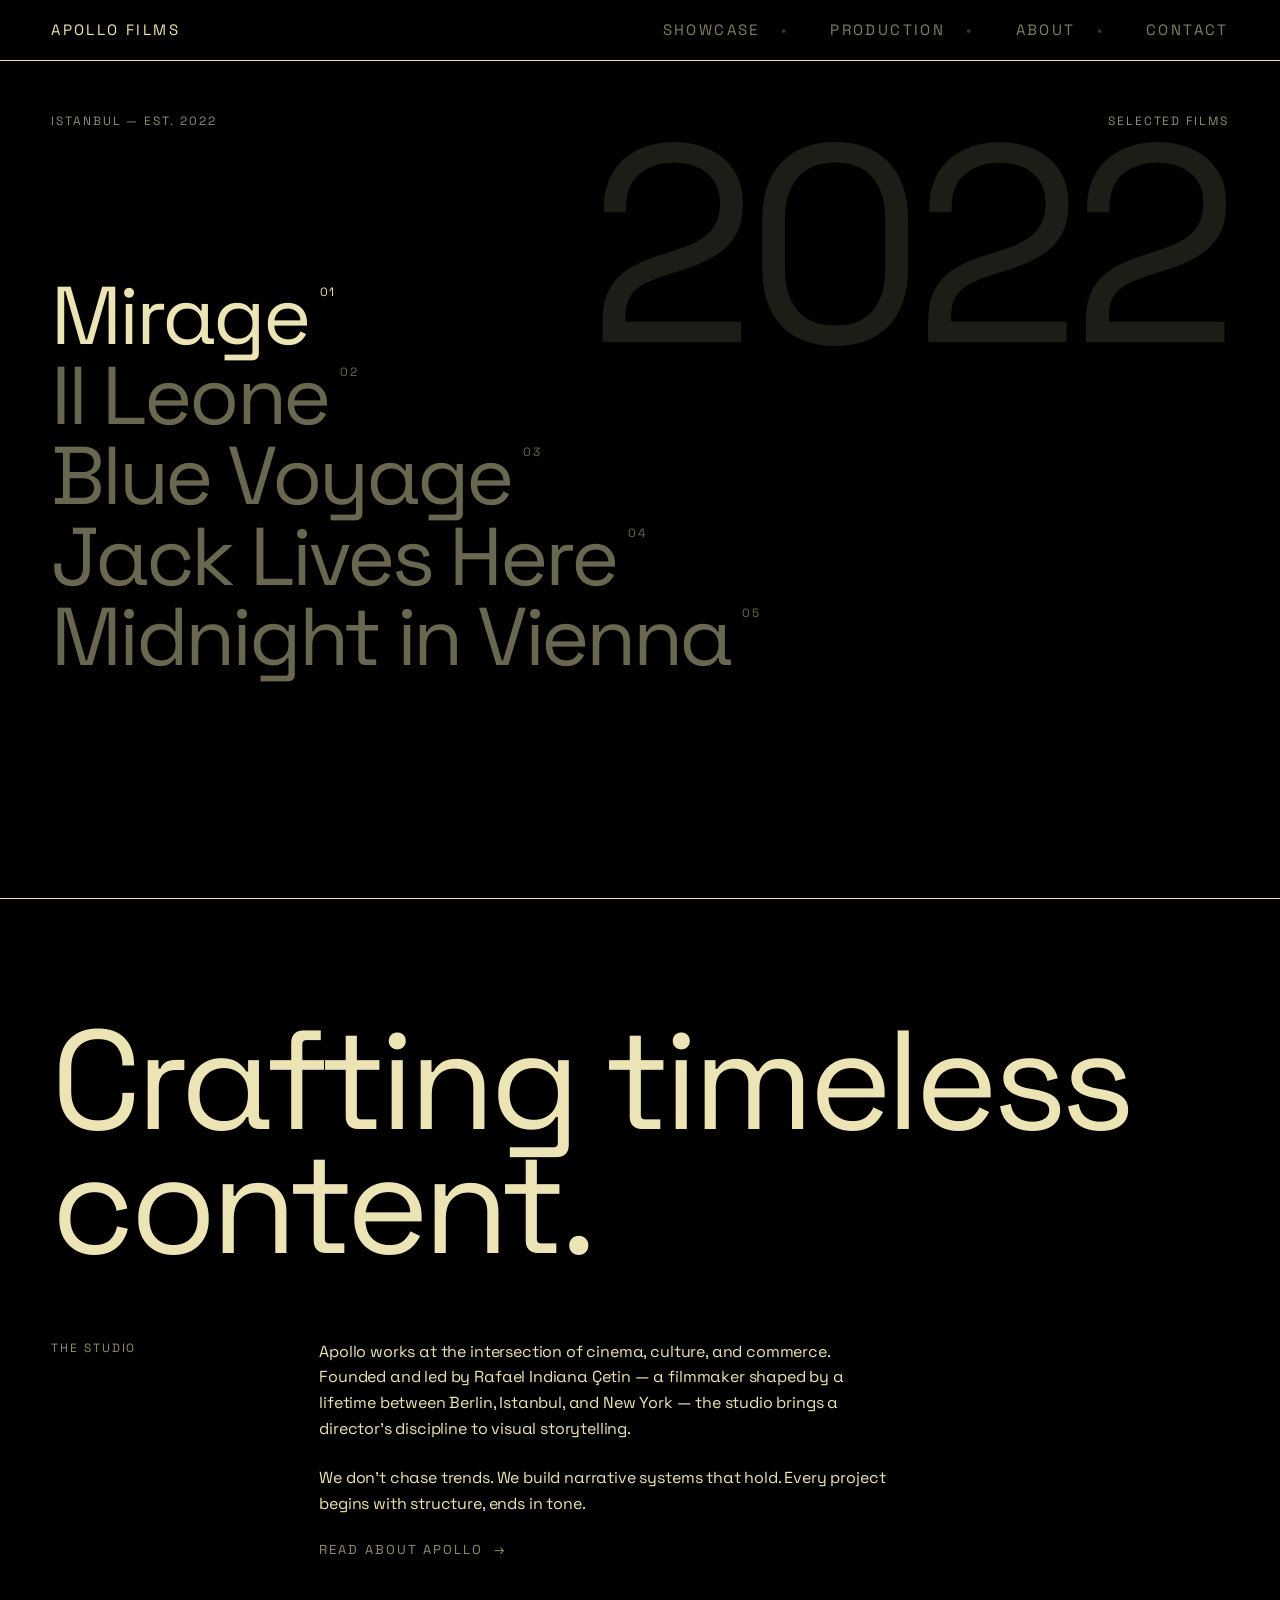
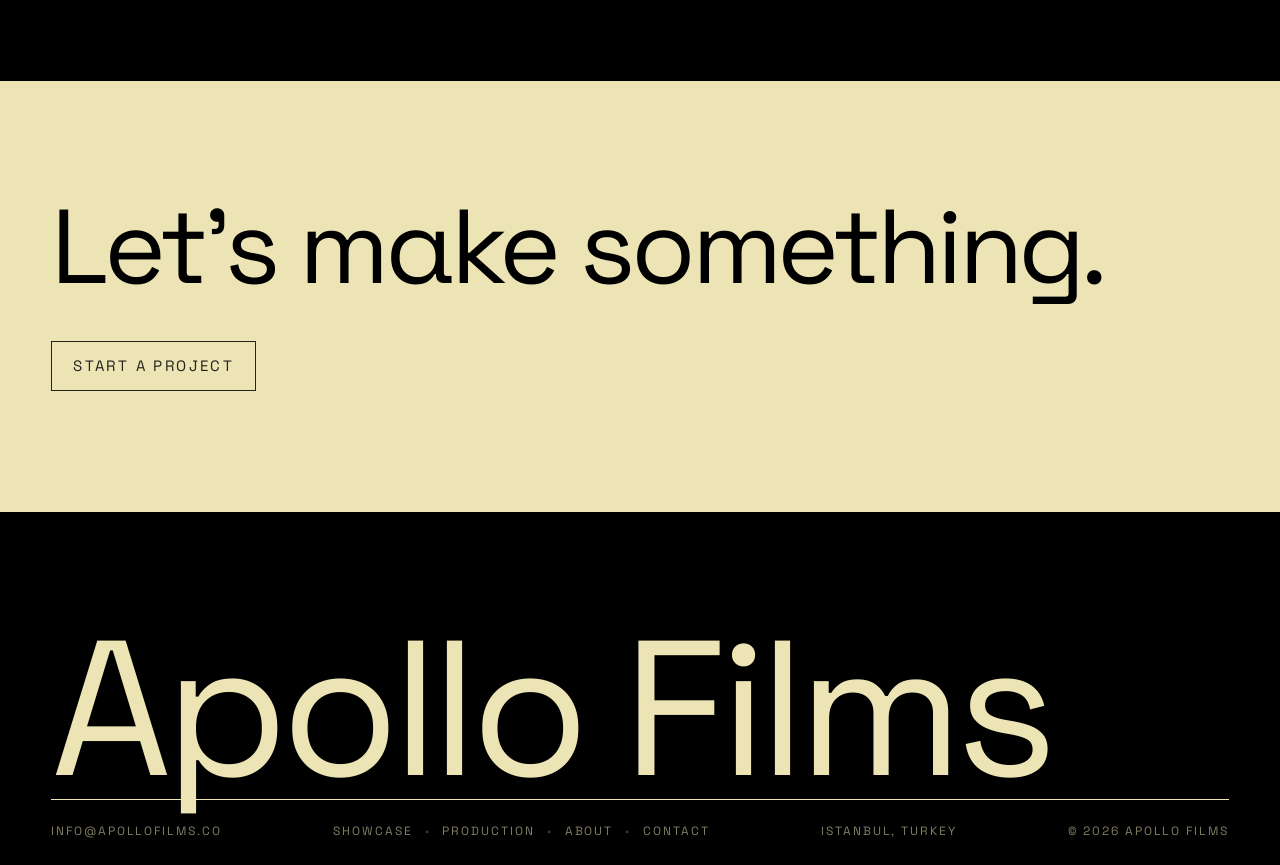
==== index.html @ febd8da4 "feat: implement mobile scroll design principles" ====
<!doctype html>
<html lang="en">
<head>
<meta charset="utf-8">
<meta name="viewport" content="width=device-width,initial-scale=1">
<title>Apollo Films</title>
<meta name="description" content="Apollo Films — a production company and creative studio in Istanbul. Crafting timeless content.">
<link rel="preconnect" href="https://images.squarespace-cdn.com" crossorigin>
<link rel="preconnect" href="https://fonts.googleapis.com">
<link rel="preconnect" href="https://fonts.gstatic.com" crossorigin>
<link rel="stylesheet" href="https://fonts.googleapis.com/css2?family=Space+Grotesk:wght@400&display=swap">
<link rel="stylesheet" href="assets/css/apollo.css">
<!-- Set before first paint: the entrances in apollo.css only hide their
     elements under `.js`, so a page without script stays fully readable. -->
<script>document.documentElement.className += ' js';</script>
</head>
<body>

<a class="sr-only" href="#main">Skip to content</a>

<header class="masthead">
  <a class="masthead__brand" href="index.html">Apollo Films</a>
  <button class="masthead__toggle" type="button" aria-expanded="false" aria-controls="nav">Menu</button>
  <nav class="masthead__nav" id="nav">
    <a href="showcase.html">Showcase</a>
    <a href="production.html">Production</a>
    <a href="about.html">About</a>
    <a href="contact.html">Contact</a>
  </nav>
</header>

<main id="main">

  <section class="hero">
    <div class="hero__stage" id="hero-stage" aria-hidden="true"></div>
    <span class="floater" aria-hidden="true">2022</span>

    <!-- `display: contents` on every width the desktop hero uses, so these
         three sit in the hero's flex column exactly as they always have. On a
         phone the deck becomes a real box: one screen pinned over the reel,
         holding the index in its bottom corner (see .hero--track). -->
    <div class="hero__deck">
      <div class="hero__row hero__row--top" data-reveal>
        <span class="label dim">Istanbul — Est. 2022</span>
        <span class="label dim">Selected films</span>
      </div>

      <ul class="index" id="index" data-reveal="90"></ul>

      <div class="hero__row hero__row--meta" data-reveal="180">
        <span class="label" id="hero-cat"></span>
        <span class="fine dim" id="hero-client"></span>
        <a class="link" href="showcase.html">Full archive <span aria-hidden="true">→</span></a>
      </div>
    </div>
  </section>

  <section class="band band--dark">
    <div class="stack stack--xl">
      <h1 class="display" data-split data-reveal>Crafting timeless content.</h1>
      <div class="columns columns--sticky" data-reveal>
        <p class="label dim">The studio</p>
        <div class="prose">
          <p>Apollo works at the intersection of cinema, culture, and commerce. Founded and led by Rafael
            Indiana Çetin — a filmmaker shaped by a lifetime between Berlin, Istanbul, and New York — the
            studio brings a director's discipline to visual storytelling.</p>
          <p>We don't chase trends. We build narrative systems that hold. Every project begins with
            structure, ends in tone.</p>
          <a class="link" href="about.html">Read about Apollo <span aria-hidden="true">→</span></a>
        </div>
      </div>
    </div>
  </section>

  <section class="band band--cream">
    <div class="stack stack--lg">
      <h2 class="display display--line" data-split data-reveal>Let's make something.</h2>
      <a class="btn" href="contact.html">Start a project</a>
    </div>
  </section>

</main>

<footer class="sitefooter">
  <a class="sitefooter__mark" href="index.html">Apollo Films</a>
  <div class="sitefooter__bar">
    <a class="label" href="mailto:info@apollofilms.co">info@apollofilms.co</a>
    <nav class="sitefooter__nav" aria-label="Footer">
      <a href="showcase.html">Showcase</a>
      <a href="production.html">Production</a>
      <a href="about.html">About</a>
      <a href="contact.html">Contact</a>
    </nav>
    <span class="label">Istanbul, Turkey</span>
    <span class="label">© <span data-year>2026</span> Apollo Films</span>
  </div>
</footer>

<script src="assets/js/films.js"></script>
<script src="assets/js/app.js"></script>
</body>
</html>
---- assets/css/apollo.css ----
/* ============================================================
   Apollo Films — projection room.

   A24's band rhythm and metadata discipline, run in 601 Inc.'s
   celluloid palette: one warm cream, two blacks, one typeface
   at one weight. Hierarchy comes from scale and tracking only —
   no bold appears anywhere on the site.

   Two grounds alternate down every page: projection black and
   celluloid cream. A24's rule, kept literally — the rhythm is the
   cut between them, so a third band colour would only soften it.
   601's Darkroom Shadow is deliberately absent: in that system it
   is the haze around a still, never a section you can land on.
   All chroma comes from the footage.
   ============================================================ */

:root {
  /* 601 Inc. palette — the two grounds and the ink */
  --cream: #ece4b4;   /* Celluloid Cream — ink, hairlines, borders */
  --black: #000000;   /* Projection Black — the floor beneath everything */

  --hair: 1px solid var(--cream);

  --font: "Space Grotesk", "Helvetica Neue", Helvetica, Arial, sans-serif;

  --gutter: clamp(20px, 4vw, 56px);
  --band: clamp(72px, 10vw, 120px);   /* 601 section gap */
  --gap: 12px;                        /* 601 element gap */
  --header-h: 62px;

  --tight: -0.04em;
}

* { box-sizing: border-box; border-radius: 0; box-shadow: none; }

html {
  -webkit-text-size-adjust: 100%;
  scroll-behavior: smooth;
  background: var(--black);
}

body {
  margin: 0;
  background: var(--black);
  color: var(--cream);
  font-family: var(--font);
  font-size: 16px;
  line-height: 1.6;
  letter-spacing: -0.01em;
  font-weight: 400;
  font-feature-settings: "ss01" on, "cv11" on;
  -webkit-font-smoothing: antialiased;
  -moz-osx-font-smoothing: grayscale;
}

/* One weight, everywhere. Scale carries the hierarchy. */
h1, h2, h3, h4, strong, b { font-weight: 400; }

img, video { max-width: 100%; display: block; }

a { color: inherit; text-decoration: none; }

::selection { background: var(--cream); color: var(--black); }

:focus-visible { outline: 1px solid currentColor; outline-offset: 4px; }

.sr-only {
  position: absolute; width: 1px; height: 1px;
  padding: 0; margin: -1px; overflow: hidden;
  clip: rect(0 0 0 0); white-space: nowrap; border: 0;
}
.sr-only:focus {
  position: fixed; top: 8px; left: 8px;
  width: auto; height: auto; clip: auto;
  padding: 8px 14px; z-index: 100;
  background: var(--cream); color: var(--black);
}

/* --- type scale ---------------------------------------------- */

.display {
  font-size: clamp(44px, 11vw, 150px);
  line-height: 0.88;
  letter-spacing: var(--tight);
  margin: 0;
  text-wrap: balance;
}

/* A display line that must hold on one line, so it sizes off the viewport
   rather than a fixed clamp. Below 560px it gives up and wraps — one line
   at 24px would read as fine print, which is worse than two. */
.display--line {
  white-space: nowrap;
  font-size: min(8.2vw, 132px);
}

@media (max-width: 560px) {
  .display--line { white-space: normal; font-size: clamp(32px, 11vw, 60px); }
}

/* The branded moment — 601's carved numerals and wordmarks. */
.wordmark {
  font-size: clamp(72px, 21vw, 280px);
  line-height: 0.82;
  letter-spacing: var(--tight);
  margin: 0;
  display: block;
}

.h2 {
  font-size: clamp(30px, 4.4vw, 56px);
  line-height: 0.95;
  letter-spacing: var(--tight);
  margin: 0;
  text-wrap: balance;
}

.h3 {
  font-size: clamp(22px, 2.4vw, 32px);
  line-height: 1;
  letter-spacing: -0.03em;
  margin: 0;
}

/* Metadata stays small and tracked — A24's discipline kept on
   purpose, against 601's "nothing under 42px" rule, because a
   24-film catalogue needs labels that don't shout. */
.label {
  font-size: 12px;
  line-height: 1.5;
  letter-spacing: 0.16em;
  text-transform: uppercase;
  margin: 0;
}

.lede {
  font-size: clamp(18px, 2vw, 26px);
  line-height: 1.4;
  letter-spacing: -0.02em;
  max-width: 34ch;
}

p { margin: 0; max-width: 58ch; }

.dim, .muted { opacity: 0.62; }

/* Secondary text — contact lines, credits, footer links. Below the 42px
   floor 601 sets, kept small so a real catalogue stays navigable. */
.fine { font-size: 15px; letter-spacing: -0.01em; }

/* --- bands ---------------------------------------------------- */

.band { padding: var(--band) var(--gutter); }
.band--dark { background: var(--black); color: var(--cream); }
.band--cream { background: var(--cream); color: var(--black); }
.band--tight { padding-top: calc(var(--band) * 0.42); }
.band--flush { padding-left: 0; padding-right: 0; }

.stack { display: flex; flex-direction: column; gap: 24px; }
.stack--lg { gap: 48px; }
.stack--xl { gap: 72px; }
.stack--sm { gap: var(--gap); }

.rule { height: 0; background: none; border: 0; border-top: var(--hair); margin: 0; }
.band--cream .rule { border-top-color: var(--black); }

/* --- masthead -------------------------------------------------- */

.masthead {
  position: sticky;
  top: 0;
  z-index: 40;
  display: flex;
  align-items: center;
  justify-content: space-between;
  gap: 24px;
  padding: 18px var(--gutter);
  background: var(--black);
  color: var(--cream);
  border-bottom: var(--hair);
}

.masthead__brand {
  font-size: 15px;
  letter-spacing: 0.16em;
  text-transform: uppercase;
}

.masthead__nav { display: flex; align-items: center; }

/* 601 separates nav items with the bullet glyph, not with rules. */
.masthead__nav a {
  padding: 0 21px;
  font-size: 15px;
  letter-spacing: 0.16em;
  text-transform: uppercase;
  opacity: 0.55;
  transition: opacity 0.18s ease;
}
.masthead__nav a:hover,
.masthead__nav a[aria-current="page"] { opacity: 1; }
.masthead__nav a + a { border-left: 0; }
.masthead__nav a:not(:last-child)::after {
  content: "•";
  margin-left: 21px;
  opacity: 0.45;
}
.masthead__nav a:last-child { padding-right: 0; }

.masthead__toggle {
  all: unset;
  display: none;
  cursor: pointer;
  font-size: 15px;
  letter-spacing: 0.16em;
  text-transform: uppercase;
  opacity: 0.55;
}
.masthead__toggle:hover { opacity: 1; }

/* --- homepage hero: the reel plays behind the index ------------ */

.hero {
  position: relative;
  min-height: calc(100svh - var(--header-h));
  display: flex;
  flex-direction: column;
  justify-content: space-between;
  gap: 48px;
  padding: var(--gutter);
  overflow: hidden;
  background: var(--black);
  border-bottom: var(--hair);
}

.hero__stage { position: absolute; inset: 0; background: var(--black); }

.hero__media {
  position: absolute;
  inset: 0;
  width: 100%;
  height: 100%;
  object-fit: cover;
  opacity: 0;
  transition: opacity 0.6s ease;
}
/* The reel sits under cream type, so it runs at partial strength — the
   black beneath it is the only "scrim" the system allows. */
.hero__media.is-active { opacity: 0.38; }

.hero__row {
  position: relative;
  display: flex;
  justify-content: space-between;
  align-items: baseline;
  gap: 16px;
  flex-wrap: wrap;
}

.index { position: relative; list-style: none; margin: 0; padding: 0; }
.index li { margin: 0; }

.index a {
  display: flex;
  align-items: flex-start;
  gap: 12px;
  font-size: clamp(34px, 6.4vw, 88px);
  line-height: 0.98;
  letter-spacing: var(--tight);
  opacity: 0.45;
  transition: opacity 0.18s ease;
}

.index a sup {
  font-size: 12px;
  letter-spacing: 0.16em;
  transform: translateY(0.9em);
  white-space: nowrap;
}

.index li.is-active a,
.index a:hover { opacity: 1; }

/* The deck is a phone-only box. Everywhere else it is not a box at all, so
   the hero's flex column holds the same three children it always did. */
.hero__deck { display: contents; }

/* --- homepage on a phone: the index as a projection ---------------
   A mouse names a film by being over it. A finger has nothing to be over,
   so on a phone the hero stops being a list you read down and becomes one
   screen you scroll *through*: the reel is pinned, and the scroll chooses
   which film is running.

   The five names come off the wall and sit in the bottom corner at caption
   size, all five at once, never moving. The frame answers "what am I
   watching"; the corner answers "where am I among the five". That is the
   whole of it — the index is a position, not a menu.

   None of this exists until app.js adds .hero--track, and the class is only
   ever added under this width. A phone without script keeps the ordinary
   stacked hero, and the desktop hero above is never touched. */

@media (max-width: 780px) {
  .hero--track {
    display: block;
    gap: 0;
    padding: 0;
    min-height: 0;
    /* One screen to look at, plus a screen's travel per film after the
       first — `--steps` is the film count, set by app.js. */
    height: calc(100svh - var(--header-h) + (var(--steps, 1) - 1) * 84svh);
    /* The hero clipped its own overflow to hold the absolute stage. An
       ancestor that clips is also the scroll container a sticky child
       measures against, and against a box with no scroll of its own
       nothing sticks. Nothing overflows here: the stage is in flow. */
    overflow: visible;
  }

  .hero--track .hero__stage {
    position: sticky;
    inset: auto;
    top: var(--header-h);
    height: calc(100svh - var(--header-h));
  }

  /* Brighter than the desktop reel, which runs at 0.38 because 88px titles
     are laid across it. Here the only type over the frame is a 14px index
     in one corner, so the film can come up to something like full strength. */
  .hero--track .hero__media.is-active { opacity: 0.66; }

  .hero--track .hero__deck {
    position: sticky;
    top: var(--header-h);
    /* Pulled back over the stage it follows, so the two pin as one screen
       and the hero's height is pure scroll track. */
    margin-top: calc(-100svh + var(--header-h));
    height: calc(100svh - var(--header-h));
    display: flex;
    flex-direction: column;
    padding: var(--gutter);
    /* Clear of the home indicator and whatever bar the browser is flying. */
    padding-bottom: calc(var(--gutter) + env(safe-area-inset-bottom, 0px));
    /* The deck covers the screen, and the screen is the scroll control. */
    pointer-events: none;
  }
  .hero--track .hero__deck a { pointer-events: auto; }

  /* Black over black — the only scrim this palette allows — so the corner
     holds whatever the frame does. Unpositioned, so the rows and the index
     (both `position: relative`) paint over it without a z-index. */
  .hero--track .hero__deck::before {
    content: "";
    position: absolute;
    inset: 38% 0 0;
    background: linear-gradient(
      to top,
      #000 0%,
      #000 12%,
      rgba(0, 0, 0, 0.86) 34%,
      rgba(0, 0, 0, 0.44) 64%,
      transparent 100%
    );
  }

  /* Source order is top row, index, meta. On the phone the index goes to
     the floor and the meta sits just above it. */
  .hero--track .hero__row--top { order: 1; }
  .hero--track .hero__row--meta { order: 2; margin-top: auto; }
  .hero--track .index { order: 3; margin-top: 16px; }

  /* Category over client, with the archive held to the right of the pair. */
  .hero--track .hero__row--meta {
    display: grid;
    grid-template-columns: minmax(0, 1fr) auto;
    align-items: baseline;
    gap: 2px 16px;
  }
  .hero--track .hero__row--meta > :nth-child(1) { grid-area: 1 / 1; }
  .hero--track .hero__row--meta > :nth-child(2) { grid-area: 2 / 1; }
  .hero--track .hero__row--meta > :nth-child(3) { grid-area: 1 / 2; justify-self: end; }

  /* The metadata belongs to the film, so it is replaced rather than
     swapped: app.js fades the pair out, writes, fades it back. */
  .hero--track .hero__row--meta > :nth-child(-n+2) { transition: opacity 0.26s ease; }
  .hero--track .hero__row--meta.is-swapping > :nth-child(-n+2) { opacity: 0; }

  /* Caption scale. The frame is the work; this is the margin note that
     says where in the work you are. */
  .hero--track .index a {
    position: relative;
    display: block;
    /* Held to the name. A full-width row would put a link under every
       thumb-width of frame beside it, and on this page a thumb on the
       frame means scroll, not open. */
    width: fit-content;
    padding: 6px 0 6px 26px;
    font-size: 14px;
    line-height: 1.5;
    letter-spacing: 0.14em;
    text-transform: uppercase;
    opacity: 0.34;
    transition: opacity 0.45s ease;
  }
  .hero--track .index li.is-active a { opacity: 1; }

  /* The active mark is a hairline that draws itself in — the same rule the
     rest of the site is ruled with, at 14px. It sits in a gutter reserved
     on every row, so the names hold one left edge as the mark travels: a
     list that shifted sideways would stop being a fixed reference. */
  .hero--track .index a::before {
    content: "";
    position: absolute;
    left: 0;
    top: 1.15em;
    width: 16px;
    height: 1px;
    background: currentColor;
    transform: scaleX(0);
    transform-origin: left;
    transition: transform 0.5s cubic-bezier(0.16, 1, 0.3, 1);
  }
  .hero--track .index li.is-active a::before { transform: scaleX(1); }

  /* On the wall the numeral hangs off the foot of an 88px title. At caption
     size it goes back to being a superscript after the name. */
  .hero--track .index a sup {
    font-size: 10px;
    transform: none;
    margin-left: 9px;
    opacity: 0.6;
  }
}

/* A short phone in the hand — or any phone turned sideways — has to fit the
   same five rows between the frame and the home indicator. */
@media (max-width: 780px) and (max-height: 660px) {
  .hero--track .index a { padding: 4px 0 4px 22px; font-size: 13px; }
  .hero--track .index a::before { width: 13px; }
  .hero--track .hero__row--top { display: none; }
}

/* --- catalogue: the reel as a screening schedule ---------------- */

.catalogue {
  position: relative;
  background: var(--black);
  /* The list below is pulled up by a negative margin equal to the stage's
     height, which cancels the stage out of this box: height = stage + list
     - stage = list. With all 24 rows the list is the taller of the two and
     nothing shows. Filter down to two Trailers and the list is shorter than
     the stage, so the section collapses under it and the sticky reel spills
     over the cream band below. Reserving the stage's height stops that. */
  min-height: calc(100svh - var(--header-h));
}

.catalogue__stage {
  position: sticky;
  top: var(--header-h);
  height: calc(100svh - var(--header-h));
  overflow: hidden;
  background: var(--black);
}

.catalogue__media {
  position: absolute;
  inset: 0;
  width: 100%;
  height: 100%;
  object-fit: cover;
  opacity: 0;
  transition: opacity 0.55s ease;
}
.catalogue__media.is-active { opacity: 0.45; }

/* --- catalogue without a pointer: the committed film --------------
   With no hover the reel changes on its own, when the scroll comes to
   rest, so the schedule has to say which row it belongs to — otherwise
   the picture behind the type simply changes for no reason the reader
   can see. Three signals, all of them already in the page's language:
   the rows go quieter than the hover state ever takes them, the row
   that holds the reel keeps its hairline while the others give theirs
   up, and it alone carries the cue. The film arrives on a slow scale
   out, so the cut reads as a dissolve rather than a swap. */

.catalogue--focus .catalogue__media {
  transform: scale(1.06);
  transition: opacity 0.7s ease, transform 1.4s ease;
}
.catalogue--focus .catalogue__media.is-active { transform: scale(1); }

.catalogue--focus .row {
  opacity: 0.26;
  transition: opacity 0.5s ease;
}
.catalogue--focus li.is-active > .row { opacity: 1; }

/* A tap leaves :hover and :focus behind on a phone — the row a reader pressed
   to open a film is still lit when they come back to the list, and it reads as
   a second active row next to the one that actually holds the reel. Here the
   committed row is the only bright row there is: pressing something is not
   choosing it, the scroll settling is. Written past the hover rule further
   down, which matches on specificity alone and would otherwise win on order. */
.catalogue--focus .catalogue__list > li:not(.is-active) > .row { opacity: 0.26; }

/* The hairline is drawn twice: the row's own, dimmed, and a full-strength
   copy over it that draws itself in when the row takes the reel. */
.catalogue--focus .catalogue__list > li {
  position: relative;
  border-top-color: rgba(236, 228, 180, 0.3);
}
.catalogue--focus .catalogue__list > li::after {
  content: "";
  position: absolute;
  left: 0;
  right: 0;
  top: -1px;
  border-top: var(--hair);
  transform: scaleX(0);
  transform-origin: left;
  transition: transform 0.6s cubic-bezier(0.22, 0.61, 0.36, 1);
}
.catalogue--focus .catalogue__list > li.is-active::after { transform: scaleX(1); }

/* The cue takes no room until the row has the reel: an empty line reserved
   under all twenty-four titles reads as a gap nobody asked for. The row opens
   for it instead — the space is the announcement, so it moves on the same
   commit as the hairline and the film. */
.row__cue {
  display: flex;
  align-items: center;
  gap: 8px;
  height: 0;
  margin-top: 0;
  overflow: hidden;
  font-size: 10px;
  line-height: 1;
  letter-spacing: 0.2em;
  text-transform: uppercase;
  opacity: 0;
  transition: height 0.45s cubic-bezier(0.22, 0.61, 0.36, 1),
              margin-top 0.45s cubic-bezier(0.22, 0.61, 0.36, 1),
              opacity 0.35s ease 0.14s;
}
li.is-active .row__cue { height: 11px; margin-top: 13px; opacity: 0.8; }

.row__dot {
  width: 6px;
  height: 6px;
  border-radius: 50%;
  background: var(--cream);
  animation: cue-pulse 2.6s ease-in-out infinite;
}

@keyframes cue-pulse {
  0%, 100% { opacity: 1; }
  50% { opacity: 0.35; }
}

/* The list rides over the stage. */
.catalogue__list {
  position: relative;
  margin-top: calc(-100svh + var(--header-h));
  list-style: none;
  padding: 0 var(--gutter) var(--band);
}

.catalogue__list > li { border-top: var(--hair); }
.catalogue__list > li[hidden] { display: none; }
/* Closing hairline goes on the last VISIBLE row, so a filtered list still
   ends on a rule. :last-child covers the unfiltered page; a hidden row
   draws nothing, so the two never both show. */
.catalogue__list > li:last-child,
.catalogue__list > li.is-last { border-bottom: var(--hair); }

/* Filters ride between the heading and the list — no band padding of their
   own, so the schedule starts where the eye expects it. */
.catalogue__filters { padding-top: 0; padding-bottom: 26px; }

.row {
  display: grid;
  grid-template-columns: minmax(84px, 12vw) minmax(0, 1fr) minmax(0, 22ch) 14ch;
  align-items: baseline;
  gap: 0 24px;
  padding: 18px 0 22px;
  opacity: 0.5;
  transition: opacity 0.2s ease;
}
.row:hover, .row:focus-visible, li.is-active > .row { opacity: 1; }

.row__n {
  font-size: clamp(38px, 7vw, 110px);
  line-height: 0.8;
  letter-spacing: var(--tight);
  font-variant-numeric: tabular-nums;
}

.row__t {
  font-size: clamp(24px, 3.4vw, 52px);
  line-height: 0.95;
  letter-spacing: var(--tight);
}

.row__c, .row__k {
  font-size: 12px;
  letter-spacing: 0.16em;
  text-transform: uppercase;
}
.row__k { text-align: right; }

/* Floating numeral — typographic wallpaper in the negative space. */
.floater {
  position: absolute;
  right: var(--gutter);
  top: 8vh;
  font-size: clamp(90px, 24vw, 280px);
  line-height: 0.8;
  letter-spacing: var(--tight);
  opacity: 0.12;
  pointer-events: none;
  user-select: none;
}

/* --- filters ---------------------------------------------------- */

.filters {
  display: flex;
  flex-wrap: wrap;
  align-items: baseline;
  padding-bottom: 18px;
  border-bottom: var(--hair);
}

.filters button {
  all: unset;
  cursor: pointer;
  padding: 0 21px 0 0;
  font-size: 13px;
  letter-spacing: 0.16em;
  text-transform: uppercase;
  opacity: 0.5;
  transition: opacity 0.18s ease;
}
.filters button::after { content: "•"; margin-left: 21px; opacity: 0.45; }
.filters button:last-of-type::after { content: none; }
.filters button:hover,
.filters button[aria-pressed="true"] { opacity: 1; }
.filters button:focus-visible { outline: 1px solid currentColor; outline-offset: 4px; }

.filters__count { margin-left: auto; opacity: 0.62; }

/* --- section head ------------------------------------------------ */

.sectionhead {
  display: flex;
  justify-content: space-between;
  align-items: baseline;
  gap: 24px;
  flex-wrap: wrap;
  padding-bottom: 18px;
  border-bottom: var(--hair);
}
.band--cream .sectionhead { border-bottom-color: var(--black); }

.section[hidden] { display: none; }

/* --- editorial two-column ----------------------------------------- */

.columns {
  display: grid;
  grid-template-columns: minmax(0, 220px) minmax(0, 1fr);
  gap: 24px 48px;
  align-items: start;
}

/* `.columns` sets display:grid, which outranks the [hidden] UA rule — a
   crew block with nothing behind it has to be told to stay down. */
.columns[hidden] { display: none; }

.prose { display: flex; flex-direction: column; gap: 24px; max-width: 58ch; }

/* --- ethos reel: the principles, each with its own frame -----------
   The numerals are gone — the sequence is carried by motion instead.
   One card serves all six words. With a fine pointer it rides the
   cursor (`.ethos--follow`); without one it sits in the flow above
   the list and the list steps through itself (`.ethos--flow`).
   No shadow, no radius, no fill — the frame is a hairline, as
   everywhere else. The depth is in the rotation, not in a glow. */

.ethos { position: relative; display: flex; flex-direction: column; gap: 28px; }

.ethos__list { list-style: none; margin: 0; padding: 0; }

.ethos__item {
  position: relative;
  padding: 24px 0 28px;
  border-top: 1px solid currentColor;
  opacity: 0.5;
  transition: opacity 0.3s ease;
}
.ethos__item:last-child { border-bottom: 1px solid currentColor; }
.ethos__item.is-active { opacity: 1; }
.ethos__item:focus-visible { outline: 1px solid currentColor; outline-offset: 6px; }

/* The word steps aside, not the row — the hairlines have to stay a grid. */
.ethos__word {
  display: block;
  font-size: clamp(28px, 4.6vw, 64px);
  line-height: 0.92;
  letter-spacing: var(--tight);
  transition: transform 0.55s cubic-bezier(0.2, 0.7, 0.2, 1);
}
.ethos__item.is-active .ethos__word { transform: translateX(14px); }

/* The dwell bar rides the row's own top hairline, so the flow reads as
   the list advancing rather than as a progress widget bolted on. */
.ethos__bar {
  position: absolute;
  left: 0;
  top: -1px;
  height: 1px;
  width: 100%;
  background: currentColor;
  transform: scaleX(0);
  transform-origin: left;
  display: none;
}
.ethos--flow .ethos__bar { display: block; }
.ethos--flow .ethos__item.is-active .ethos__bar {
  transform: scaleX(1);
  transition: transform var(--dwell, 2800ms) linear;
}

.ethos__card {
  width: 100%;
  aspect-ratio: 3 / 2;
  perspective: 900px;
  pointer-events: none;
}

.ethos--follow .ethos__card {
  position: fixed;
  top: 0;
  left: 0;
  z-index: 30;
  width: clamp(240px, 25vw, 400px);
  opacity: 0;
  transition: opacity 0.4s ease;
  will-change: transform;
}
.ethos--follow .ethos__card.is-on { opacity: 1; }

/* Flow mode puts the frame above the words — the photograph leads, the
   list follows it. At this size the sway is halved: the same gesture read
   across 600px of frame would swing the corners into the gutter.
   On a phone it holds under the masthead while the list scrolls past: the
   frame is the thing the words are changing, so it has to still be on
   screen by the time you reach the last of them. Held to a tall, narrow
   viewport — anywhere wider or shorter the frame is a third of a metre of
   pinned photograph and the list has nowhere left to scroll. */
.ethos--flow .ethos__card { order: -1; }

@media (max-width: 780px) and (max-aspect-ratio: 3 / 4) {
  .ethos--flow .ethos__card {
    position: sticky;
    top: calc(var(--header-h) + 12px);
    /* Under the masthead's own z-index, so the header still crosses over it. */
    z-index: 1;
  }
}
.ethos--flow .ethos__sway { animation-name: ethos-sway-wide; }

/* Pointer tilt and idle sway are separate elements so they compose
   instead of overwriting one another's transform. */
.ethos__tilt {
  width: 100%;
  height: 100%;
  transform: rotateX(var(--rx, 0deg)) rotateY(var(--ry, 0deg));
  transform-style: preserve-3d;
  transition: transform 0.25s ease-out;
}

.ethos__sway {
  position: relative;
  width: 100%;
  height: 100%;
  overflow: hidden;
  border: 1px solid currentColor;
  animation: ethos-sway 8s ease-in-out infinite;
}

.ethos__shot {
  position: absolute;
  inset: 0;
  width: 100%;
  height: 100%;
  object-fit: cover;
  opacity: 0;
  transition: opacity 0.55s ease;
  animation: ethos-drift 14s ease-in-out infinite alternate;
}
.ethos__shot.is-on { opacity: 1; }

/* A still frame, held like a card someone is turning over. */
@keyframes ethos-sway {
  0%, 100% { transform: rotateY(-7deg) rotateX(1.6deg); }
  50%      { transform: rotateY(7deg) rotateX(-1.6deg); }
}

@keyframes ethos-sway-wide {
  0%, 100% { transform: rotateY(-3.5deg) rotateX(0.8deg); }
  50%      { transform: rotateY(3.5deg) rotateX(-0.8deg); }
}

/* The still itself keeps breathing, so the card never reads as a JPEG
   pinned to a plane. Oversized so the drift never exposes an edge. */
@keyframes ethos-drift {
  from { transform: scale(1.08) translate3d(-1.2%, -0.8%, 0); }
  to   { transform: scale(1.15) translate3d(1.2%, 0.8%, 0); }
}

/* --- links & the one button pattern -------------------------------- */

.link {
  display: inline-flex;
  align-items: baseline;
  gap: 10px;
  font-size: 13px;
  letter-spacing: 0.16em;
  text-transform: uppercase;
  opacity: 0.62;
  transition: opacity 0.18s ease;
  width: fit-content;
}
.link:hover { opacity: 1; }
/* The arrow leans the way it points. */
.link span { display: inline-block; transition: transform 0.3s cubic-bezier(0.2, 0.7, 0.2, 1); }
.link:hover span { transform: translateX(5px); }

/* 601's only action pattern: a 1px outline, never a fill. */
.btn {
  all: unset;
  cursor: pointer;
  display: inline-block;
  /* Every stack on the site is a flex column, which would stretch an
     inline-block to full width. The outline is the button — it has to end
     where the words end. */
  width: fit-content;
  align-self: flex-start;
  padding: 12px 21px;
  border: 1px solid currentColor;
  font-size: 15px;
  letter-spacing: 0.16em;
  text-transform: uppercase;
  transition: opacity 0.18s ease;
  opacity: 0.85;
}
.btn:hover { opacity: 1; }
.btn:focus-visible { outline: 1px solid currentColor; outline-offset: 4px; }

/* --- form ----------------------------------------------------------- */

.form { display: flex; flex-direction: column; gap: 30px; max-width: 620px; }

.field { display: flex; flex-direction: column; gap: var(--gap); }

.field label {
  font-size: 12px;
  letter-spacing: 0.16em;
  text-transform: uppercase;
  opacity: 0.62;
}

.field input,
.field textarea {
  font-family: var(--font);
  font-size: clamp(20px, 2.2vw, 28px);
  line-height: 1.3;
  letter-spacing: var(--tight);
  font-weight: 400;
  color: var(--cream);
  background: transparent;
  border: 0;
  border-bottom: var(--hair);
  padding: 6px 0 10px;
  opacity: 0.85;
  transition: opacity 0.18s ease;
}
.field input:focus,
.field textarea:focus { outline: none; opacity: 1; }
.field textarea { resize: vertical; min-height: 140px; }

.field--row { flex-direction: row; align-items: center; gap: var(--gap); }
.field--row input { width: 15px; height: 15px; accent-color: var(--cream); }

.form__note { font-size: 13px; opacity: 0.62; max-width: 46ch; }

/* --- film detail ------------------------------------------------------ */

.player {
  width: 100%;
  aspect-ratio: 16 / 9;
  object-fit: cover;
  background: var(--black);
  display: block;
}

.filmnav {
  display: flex;
  justify-content: space-between;
  gap: 24px;
  padding-top: 28px;
  border-top: var(--hair);
}

.filmnav a { display: flex; flex-direction: column; gap: 8px; max-width: 46%; opacity: 0.55; transition: opacity 0.18s ease; }
.filmnav a:hover { opacity: 1; }
.filmnav a:last-child { text-align: right; align-items: flex-end; }
.filmnav .t {
  font-size: clamp(22px, 2.6vw, 36px);
  line-height: 0.98;
  letter-spacing: var(--tight);
}

/* --- footer ------------------------------------------------------------ */

/* One carved wordmark, one hairline, one row of facts. Nothing stacked,
   nothing repeated from the page above it. */
.sitefooter {
  background: var(--black);
  color: var(--cream);
  padding: var(--band) var(--gutter) 24px;
  border-top: var(--hair);
  display: flex;
  flex-direction: column;
  gap: 24px;
}

.sitefooter__mark {
  display: block;
  font-size: clamp(56px, 15vw, 220px);
  line-height: 0.8;
  letter-spacing: var(--tight);
  margin: 0 0 -0.06em;
}

.sitefooter__bar {
  display: flex;
  justify-content: space-between;
  align-items: baseline;
  gap: 24px 40px;
  flex-wrap: wrap;
  padding-top: 22px;
  border-top: var(--hair);
}

.sitefooter__nav { display: flex; flex-wrap: wrap; }

.sitefooter__nav a {
  font-size: 12px;
  letter-spacing: 0.16em;
  text-transform: uppercase;
  opacity: 0.55;
  transition: opacity 0.18s ease;
}
.sitefooter__nav a:hover { opacity: 1; }
.sitefooter__nav a:not(:last-child)::after { content: "•"; margin: 0 12px; opacity: 0.45; }

.sitefooter__bar > .label { opacity: 0.55; }
.sitefooter__bar a.label:hover { opacity: 1; }

/* --- fact row ------------------------------------------------------------ */

.factrow { display: flex; gap: 24px 64px; flex-wrap: wrap; }
.factrow > div { display: flex; flex-direction: column; gap: var(--gap); }

/* --- credits ------------------------------------------------------------ */

.credits { list-style: none; margin: 0; padding: 0; max-width: 780px; }

.credits li {
  display: grid;
  grid-template-columns: minmax(0, 22ch) minmax(0, 1fr);
  gap: 0 24px;
  align-items: baseline;
  padding: 14px 0 16px;
  border-top: var(--hair);
}
.credits li:last-child { border-bottom: var(--hair); }

.credits .role {
  font-size: 12px;
  letter-spacing: 0.16em;
  text-transform: uppercase;
  opacity: 0.55;
}

.credits .name { font-size: clamp(18px, 2vw, 26px); letter-spacing: -0.02em; }

/* Names delivered without a role against them. One run of text, bullet-
   separated the way the nav and footer separate their items — a second
   role/name grid here would imply a hierarchy the credit roll doesn't give. */
.namelist {
  font-size: clamp(18px, 2vw, 26px);
  line-height: 1.35;
  letter-spacing: -0.02em;
  max-width: 46ch;
}
.namelist span:not(:last-child)::after { content: " • "; opacity: 0.45; }

/* --- entrances ----------------------------------------------------------
   Nothing here changes a colour, a size, or a weight — the page arrives
   the way a cut arrives, and then it is the same page it always was.
   `.is-in` is set once by the observer in app.js and never removed. */

/* Gated on `.js`: an entrance that never fires must not leave the page
   blank, so the start state only exists once the script is there to end it. */
.js [data-reveal]:not([data-split]) {
  opacity: 0;
  transform: translateY(20px);
  transition:
    opacity 0.85s cubic-bezier(0.2, 0.7, 0.2, 1),
    transform 0.85s cubic-bezier(0.2, 0.7, 0.2, 1);
}
.js [data-reveal]:not([data-split]).is-in { opacity: 1; transform: none; }
/* Dimmed metadata reveals to its own strength, not to full ink. */
.js [data-reveal].dim.is-in, .js [data-reveal].muted.is-in { opacity: 0.62; }

/* A hairline is drawn, not faded — it reads as the rule being ruled. */
.js .rule[data-reveal] {
  opacity: 1;
  transform: scaleX(0);
  transform-origin: left;
  transition: transform 1s cubic-bezier(0.2, 0.7, 0.2, 1);
}
.js .rule[data-reveal].is-in { transform: scaleX(1); }

/* Display lines rise out of their own baseline, word by word. The clip box
   is padded and pulled back by the same amount so descenders survive. */
.split {
  display: inline-block;
  overflow: hidden;
  vertical-align: bottom;
  padding-bottom: 0.14em;
  margin-bottom: -0.14em;
}
.split__w {
  display: inline-block;
  transform: translateY(110%);
  transition: transform 0.95s cubic-bezier(0.16, 1, 0.3, 1);
}
.is-in .split__w { transform: none; }

/* A row of facts lands left to right, one after the other. */
.factrow > [data-reveal]:nth-child(2) { transition-delay: 0.09s; }
.factrow > [data-reveal]:nth-child(3) { transition-delay: 0.18s; }

/* The label column holds while its prose scrolls past — the editorial
   pairing stays legible instead of scrolling off the top. */
@media (min-width: 900px) {
  .columns--sticky > .label {
    position: sticky;
    top: calc(var(--header-h) + 28px);
  }
}

/* --- responsive --------------------------------------------------------- */

@media (max-width: 1100px) {
  .row { grid-template-columns: minmax(64px, 14vw) minmax(0, 1fr) 12ch; }
  .row__c { display: none; }
}

@media (max-width: 780px) {
  :root { --header-h: 58px; }

  .masthead__nav {
    display: none;
    position: absolute;
    top: 100%;
    left: 0;
    right: 0;
    flex-direction: column;
    align-items: flex-start;
    gap: 18px;
    padding: 28px var(--gutter) 34px;
    background: var(--black);
    border-bottom: var(--hair);
  }
  .masthead__nav.is-open { display: flex; }
  .masthead__nav a { padding: 0; font-size: 22px; }
  .masthead__nav a:not(:last-child)::after { content: none; }
  .masthead__toggle { display: block; }

  .columns { grid-template-columns: 1fr; gap: 16px; }

  .row { grid-template-columns: minmax(52px, 18vw) minmax(0, 1fr); gap: 0 16px; }
  .row__k { display: none; }

  .catalogue { min-height: 54svh; }
  .catalogue__stage { height: 54svh; }
  .catalogue__list { margin-top: calc(-54svh + 24px); }

  .credits li { grid-template-columns: 1fr; gap: 4px; }

  .filmnav { flex-direction: column; gap: 28px; }
  .filmnav a, .filmnav a:last-child { max-width: 100%; text-align: left; align-items: flex-start; }

  .floater { display: none; }
}

@media (prefers-reduced-motion: reduce) {
  html { scroll-behavior: auto; }
  * { transition-duration: 0.01ms !important; animation-duration: 0.01ms !important; }

  /* A 0.01ms infinite animation still churns frames for no visible gain —
     the looping card motion is switched off outright instead. */
  .ethos__sway, .ethos__shot { animation: none !important; }
  .row__dot { animation: none !important; }
  .ethos__tilt { transform: none !important; }

  /* Entrances have no start state to animate from, so they simply are. */
  .js [data-reveal]:not([data-split]) { opacity: 1; transform: none; }
  .js .rule[data-reveal] { transform: scaleX(1); }
  .split__w { transform: none; }
}
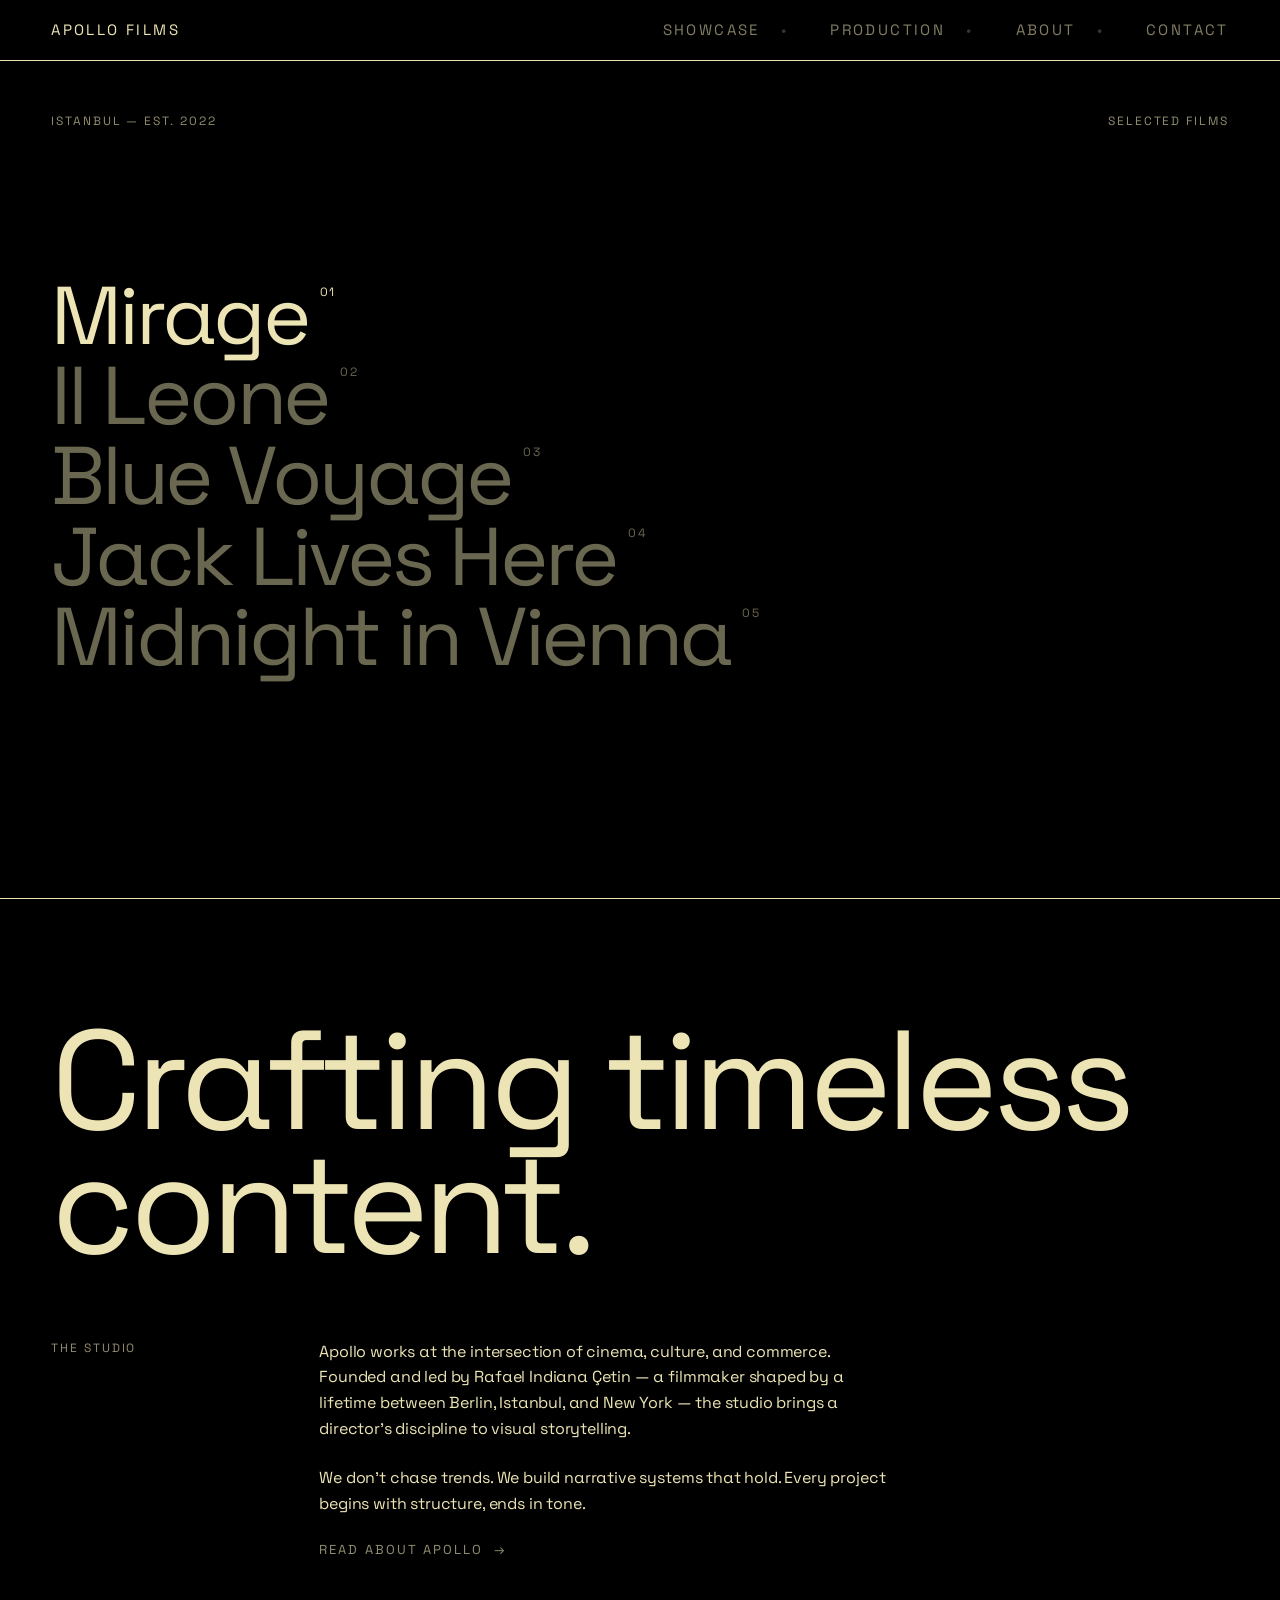
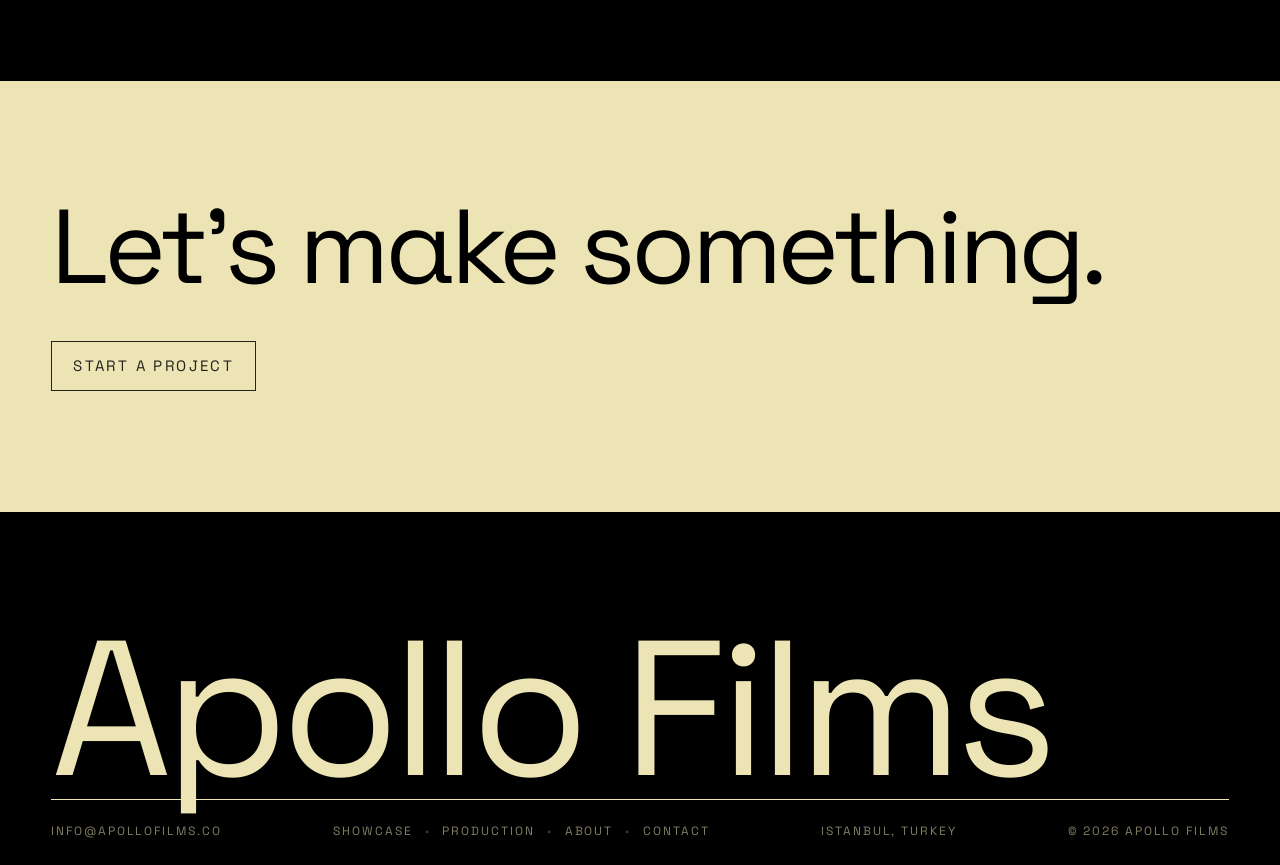
==== commit c818ae8b: "feat: remove year from index page" ====
--- a/index.html
+++ b/index.html
@@ -33,7 +33,6 @@
 
   <section class="hero">
     <div class="hero__stage" id="hero-stage" aria-hidden="true"></div>
-    <span class="floater" aria-hidden="true">2022</span>
 
     <!-- `display: contents` on every width the desktop hero uses, so these
          three sit in the hero's flex column exactly as they always have. On a
--- a/assets/css/apollo.css
+++ b/assets/css/apollo.css
@@ -607,19 +607,6 @@
 }
 .row__k { text-align: right; }
 
-/* Floating numeral — typographic wallpaper in the negative space. */
-.floater {
-  position: absolute;
-  right: var(--gutter);
-  top: 8vh;
-  font-size: clamp(90px, 24vw, 280px);
-  line-height: 0.8;
-  letter-spacing: var(--tight);
-  opacity: 0.12;
-  pointer-events: none;
-  user-select: none;
-}
-
 /* --- filters ---------------------------------------------------- */
 
 .filters {
@@ -1104,8 +1091,6 @@
 
   .filmnav { flex-direction: column; gap: 28px; }
   .filmnav a, .filmnav a:last-child { max-width: 100%; text-align: left; align-items: flex-start; }
-
-  .floater { display: none; }
 }
 
 @media (prefers-reduced-motion: reduce) {
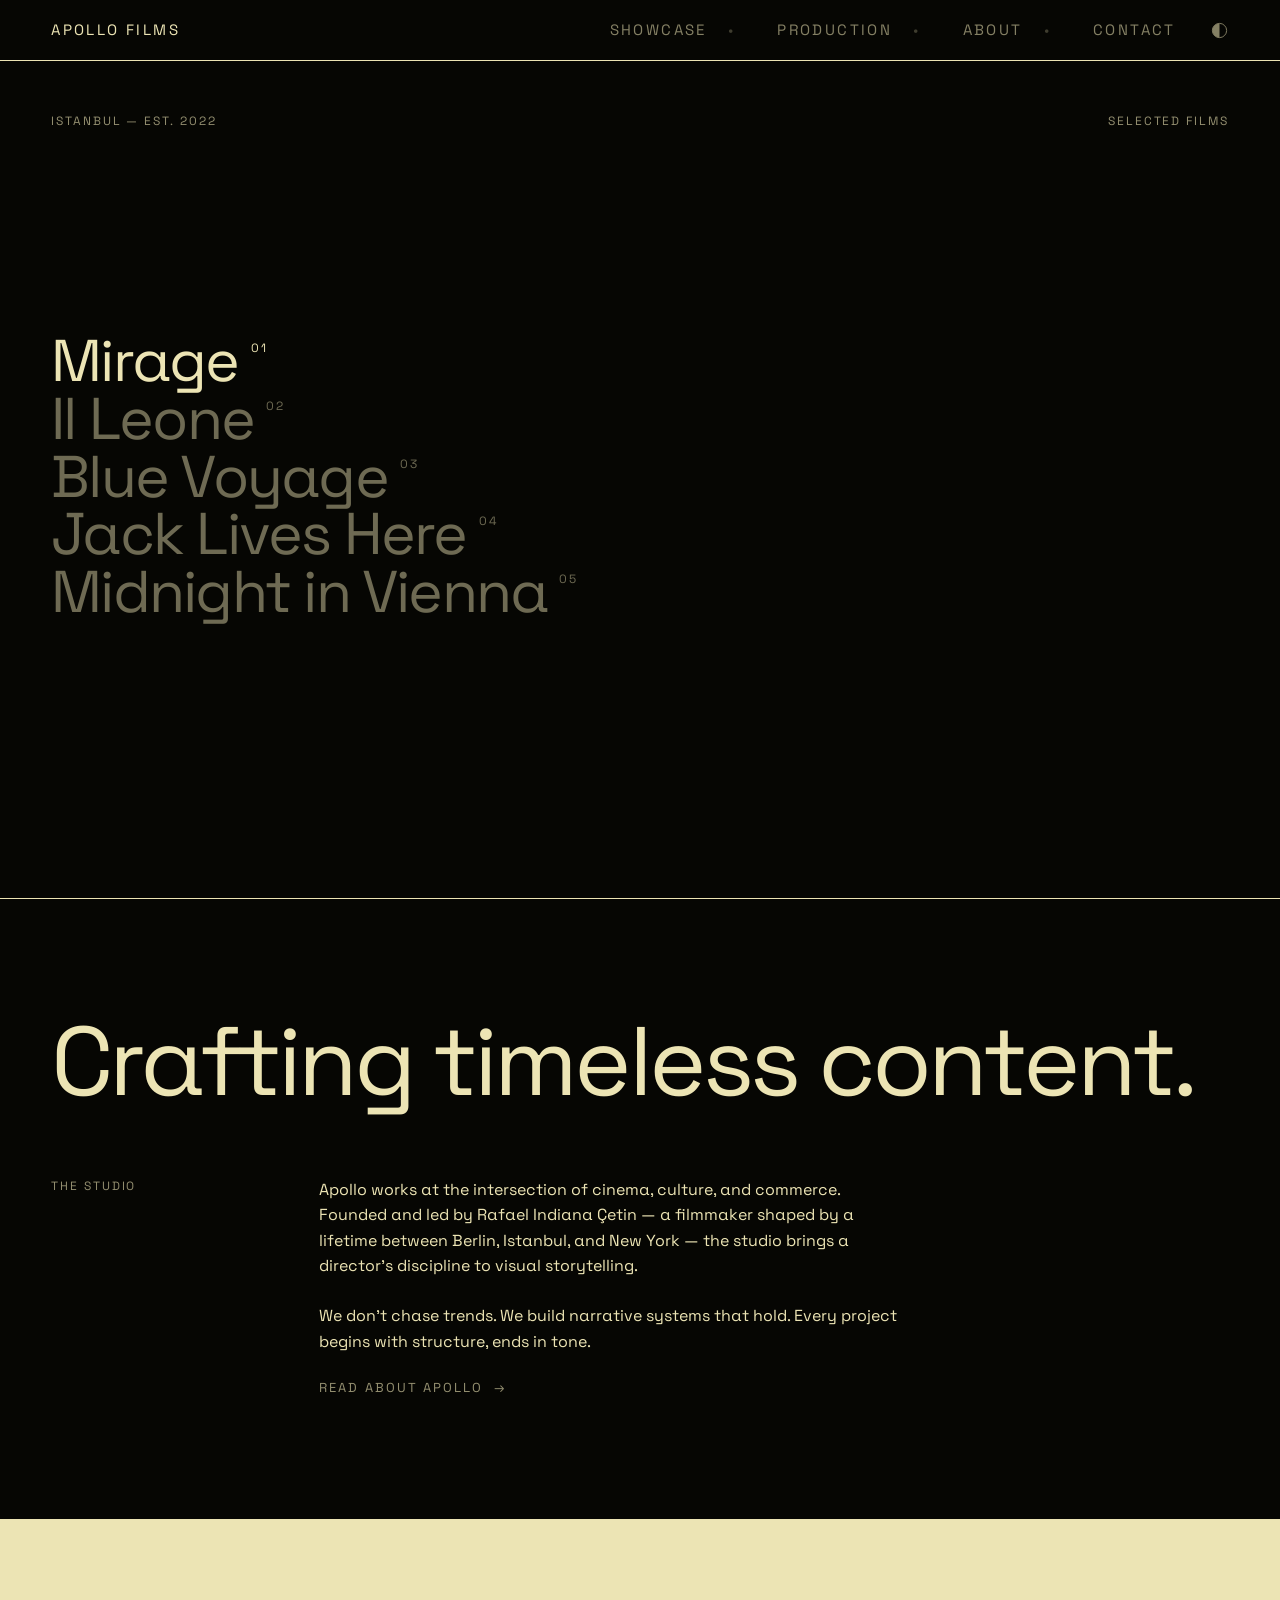
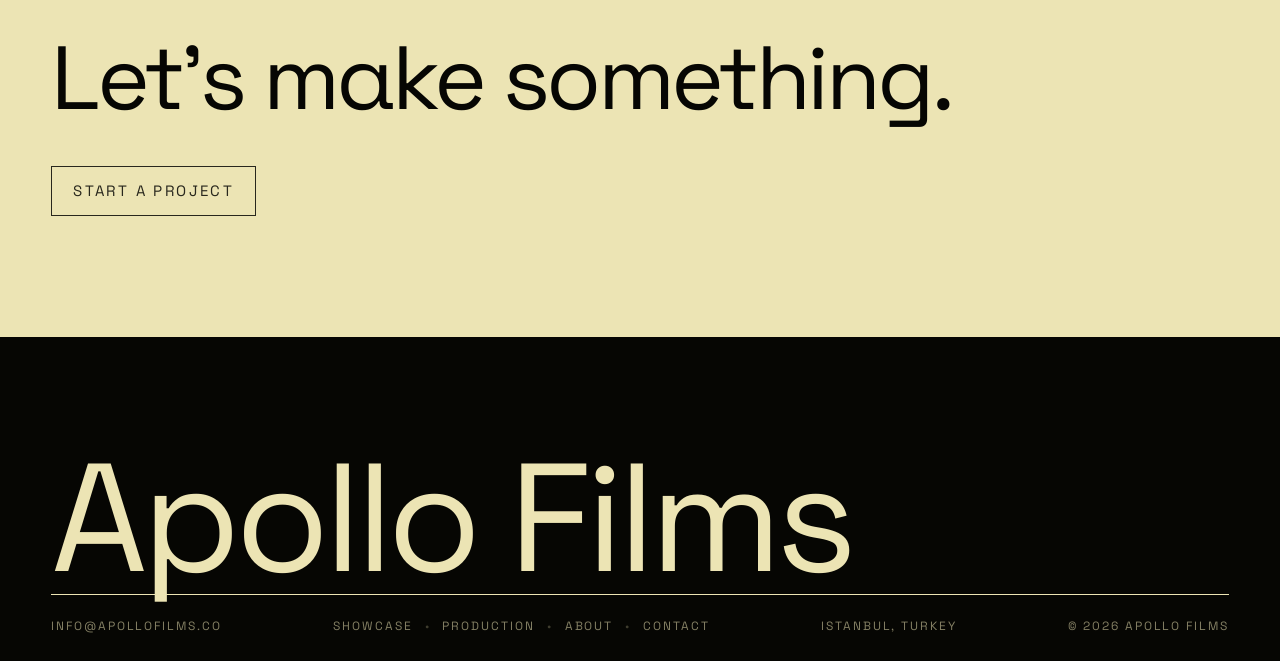
==== commit 2753e3fa: "feat: add light mode dark mode and font size improvements" ====
--- a/index.html
+++ b/index.html
@@ -10,9 +10,14 @@
 <link rel="preconnect" href="https://fonts.gstatic.com" crossorigin>
 <link rel="stylesheet" href="https://fonts.googleapis.com/css2?family=Space+Grotesk:wght@400&display=swap">
 <link rel="stylesheet" href="assets/css/apollo.css">
-<!-- Set before first paint: the entrances in apollo.css only hide their
-     elements under `.js`, so a page without script stays fully readable. -->
-<script>document.documentElement.className += ' js';</script>
+<meta name="theme-color" content="#060603">
+<!-- Set before first paint. The entrances in apollo.css only hide their
+     elements under `.js`, so a page without script stays fully readable —
+     and the mode is restored in the same breath, because read any later it
+     shows as a whole-page flash from the projection room to the contact
+     sheet. Dark is the site's default, so it is the absence of the
+     attribute and only light is ever written. -->
+<script>(function(d){d.className+=' js';try{if(localStorage.getItem('apollo-theme')==='light'){d.setAttribute('data-theme','light');var m=document.querySelector('meta[name=theme-color]');if(m)m.content='#f2f0e6';}}catch(e){}})(document.documentElement);</script>
 </head>
 <body>
 
@@ -20,13 +25,26 @@
 
 <header class="masthead">
   <a class="masthead__brand" href="index.html">Apollo Films</a>
-  <button class="masthead__toggle" type="button" aria-expanded="false" aria-controls="nav">Menu</button>
-  <nav class="masthead__nav" id="nav">
-    <a href="showcase.html">Showcase</a>
-    <a href="production.html">Production</a>
-    <a href="about.html">About</a>
-    <a href="contact.html">Contact</a>
-  </nav>
+  <div class="masthead__end">
+    <button class="masthead__toggle" type="button" aria-expanded="false" aria-controls="nav">Menu</button>
+    <nav class="masthead__nav" id="nav">
+      <a href="showcase.html">Showcase</a>
+      <a href="production.html">Production</a>
+      <a href="about.html">About</a>
+      <a href="contact.html">Contact</a>
+    </nav>
+    <!-- Half the disc inked, half left as hairline: the two grounds, shown
+         together. app.js only flips the mode; the half turn is CSS. -->
+    <button class="themeswitch" type="button" data-theme-toggle
+            aria-label="Switch to light mode" title="Switch to light mode">
+      <svg class="themeswitch__i" viewBox="0 0 20 20" aria-hidden="true" focusable="false">
+        <g class="themeswitch__disc">
+          <circle class="themeswitch__ring" cx="10" cy="10" r="7.5"/>
+          <path class="themeswitch__half" d="M10 2.5 A7.5 7.5 0 0 0 10 17.5 Z"/>
+        </g>
+      </svg>
+    </button>
+  </div>
 </header>
 
 <main id="main">
--- a/assets/css/apollo.css
+++ b/assets/css/apollo.css
@@ -6,20 +6,105 @@
    at one weight. Hierarchy comes from scale and tracking only —
    no bold appears anywhere on the site.
 
-   Two grounds alternate down every page: projection black and
-   celluloid cream. A24's rule, kept literally — the rhythm is the
-   cut between them, so a third band colour would only soften it.
-   601's Darkroom Shadow is deliberately absent: in that system it
-   is the haze around a still, never a section you can land on.
+   Two grounds alternate down every page. A24's rule, kept literally —
+   the rhythm is the cut between them, so a third band colour would only
+   soften it. 601's Darkroom Shadow is deliberately absent: in that system
+   it is the haze around a still, never a section you can land on.
    All chroma comes from the footage.
+
+   Two modes, and they are the same room at two hours of the day.
+
+   Dark is the projection room: the floor is black, and celluloid cream is
+   the light coming off the screen. Light is the contact sheet: the floor
+   is bleached paper and the same projection black is the ink on it. 601
+   Inc.'s own site does exactly this — its cream (--col-yellow: #ece4b4)
+   exists only in dark and is dropped for light — and the reason is the
+   first principle of this system rather than a preference. A cream that
+   covered a whole page would make the interface the largest colour on
+   screen, and the footage is supposed to be the only chroma there is.
+
+   So there are three colours across both modes and never more than two
+   at once. Cream is the dark mode's light; paper is the light mode's.
+   Projection black is the one thing both modes share: a ground in dark,
+   an ink in light.
    ============================================================ */
 
 :root {
-  /* 601 Inc. palette — the two grounds and the ink */
-  --cream: #ece4b4;   /* Celluloid Cream — ink, hairlines, borders */
-  --black: #000000;   /* Projection Black — the floor beneath everything */
-
-  --hair: 1px solid var(--cream);
+  /* --- the palette: three colours, never more than two at once --------
+     Each is declared twice: a plain sRGB hex first, then the canonical
+     OKLCH. A browser without oklch() keeps the hex and the site is
+     unchanged; everywhere else the second declaration wins. No build step
+     means no autoprefixer, so the fallback is written by hand. */
+
+  --cream: #ece4b4;
+  --cream: oklch(91.3% 0.063 99.6);   /* Celluloid Cream — the dark mode's light */
+
+  /* Projection Black. Not #000: it carries the cream's own hue at the
+     lowest chroma that survives 8-bit, so nothing here is a colour beside
+     an absence — it is all one light at different strengths. At 12%
+     lightness that resolves to #060603. Contrast against cream is 15.8:1,
+     against 16.3:1 for pure black. The one colour both modes use. */
+  --black: #060603;
+  --black: oklch(12% 0.008 99.6);
+
+  /* Bleached Paper — the light mode's light. Carries the same hue 99.6, at
+     0.014 chroma against the cream's 0.063. That is the whole argument for
+     the value: it has to read as the same light as everything else, and it
+     covers a whole page, so it cannot out-colour the footage the way a
+     page-wide cream would. 17.8:1 against projection black. */
+  --paper: #f2f0e6;
+  --paper: oklch(95.4% 0.014 99.6);
+
+  /* --- mode: dark, the projection room --------------------------------
+     Roles, not colours. `--ground` is the floor a page lands on and
+     `--ink` is every mark made on it; `--ground-alt` is the band that
+     alternates against the floor, carrying `--ink-alt`. Swapping the four
+     is the whole of the light mode, which is why no component below names
+     a colour directly.
+
+     Dark is the default and it is the absence of an attribute, not a value
+     of one: the projection room is the studio's first impression and a
+     visitor arrives in it whether or not their OS prefers light. Light is
+     an explicit choice, and app.js remembers it. */
+  color-scheme: dark;
+
+  --ground: var(--black);
+  --ink: var(--cream);
+  --ground-alt: var(--cream);
+  --ink-alt: var(--black);
+
+  /* Channel copies of the two grounds, for the one place that needs a
+     ground at partial alpha (the phone hero's scrim). rgba() on a channel
+     list works everywhere the site already works; color-mix() does not. */
+  --ground-rgb: 6, 6, 3;
+  --ink-rgb: 236, 228, 180;
+
+  /* --- the opacity ladder ----------------------------------------------
+     Rank is opacity, never colour, so the ladder is the system's entire
+     z-axis. It was calibrated for cream on black, and it does not survive
+     being inverted: light on dark holds its contrast far better than dark
+     on light does, so the same alpha that reads as a resting row in the
+     projection room reads as a smudge on paper. Every rung is a token for
+     that reason, and light mode re-cuts them (see below) rather than
+     inheriting them. */
+  --o-ghost: 0.26;   /* a row demoted by the focus state */
+  --o-idle: 0.34;    /* an inactive phone index entry */
+  --o-quiet: 0.45;   /* bullet separators */
+  --o-rest: 0.5;     /* a resting catalogue row, a filter */
+  --o-nav: 0.55;     /* a nav item, a credit role */
+  --o-dim: 0.62;     /* dimmed metadata, the .dim class */
+  --o-hold: 0.85;    /* a button at rest, an input at rest */
+
+  /* The reel runs under type, so its strength is a contrast decision and
+     it belongs to the mode. See the light block for why these go up. */
+  --reel-hero: 0.38;
+  --reel-cat: 0.45;
+  --reel-phone: 0.66;
+
+  /* currentColor, not a named colour: a hairline is the ink of whatever
+     band it is drawn on, which is what lets one declaration serve both
+     grounds in both modes. */
+  --hair: 1px solid currentColor;
 
   --font: "Space Grotesk", "Helvetica Neue", Helvetica, Arial, sans-serif;
 
@@ -28,7 +113,106 @@
   --gap: 12px;                        /* 601 element gap */
   --header-h: 62px;
 
-  --tight: -0.04em;
+  /* Tracking is a function of size, not a constant. -0.04em is calibrated
+     for the carved sizes it was drawn for; carried down to a 22px credit
+     name it stops reading as carved and starts reading as cramped. Four
+     tiers, applied by the size band a role lands in. */
+  --tight-xl: -0.04em;   /* 100px and up: wordmark, display */
+  --tight-lg: -0.03em;   /* 40 to 100px: section heads, index, row numerals */
+  --tight-md: -0.02em;   /* 22 to 40px: titles, field text, credit names */
+  --tight-sm: -0.01em;   /* 17 to 22px: lede */
+}
+
+/* --- mode: light, the contact sheet -----------------------------------
+   The lights come up and the cream goes out. The floor is paper, the ink
+   is the same projection black, and the alternating band is that black —
+   so the rhythm inverts rather than softening, and no third ground is
+   introduced to carry it.
+
+   Two things are re-cut rather than swapped, and both come from the same
+   fact: dark ink on a light ground loses contrast and apparent weight that
+   light ink on a dark ground keeps.
+
+   1. The ladder moves up. Cream at 0.5 on black is 4.4:1; black at 0.5 on
+      paper is 3.7:1. Each rung below is the alpha that restores the ratio
+      its dark counterpart had, so a resting row rests the same amount in
+      both modes. The top two rungs are deliberately NOT lowered: black on
+      paper at full is 17.8:1 against cream on black's 15.8:1, and that
+      extra hardness is the only compensation available for the weight
+      this type cannot add. 601 answers the same problem by shipping a
+      heavier weight in light mode (`[data-theme=light]{font-weight:500}`).
+      One weight is the rule both source systems share, so the ink carries
+      it here instead.
+
+   2. The reel is composited, not dimmed. Plain opacity is the wrong tool on
+      a light ground and it is worth being exact about why: fading footage
+      toward paper lifts the blacks AND caps the whites, so the frame can
+      never reach the ground it sits on. Measured against the real footage,
+      opacity 0.55 put the darkest pixels at 0.181 and the brightest at
+      0.673 — a picture that tops out a third short of the paper around it,
+      which the eye reads as a grey scrim laid over the film. It is the one
+      thing that made this mode look cheap.
+
+      Multiplying against the paper instead is what ink on paper actually
+      does: a white source leaves the paper alone, so the highlights reach
+      the ground and the veil is simply gone. Nothing grades the footage on
+      the way through — the frame the studio shot is the frame that prints.
+      That leaves alpha as the only thing holding type over a dark frame, so
+      the reel values below are the entire contrast budget of this mode and
+      are the numbers to move if a reel ever reads too heavy.
+
+      The blend is on the stage, not on each video. Two reels cross-fading
+      would otherwise both multiply through the overlap and the cut would
+      dip dark in the middle. Held on the stage they cross-fade normally
+      inside it and the composite multiplies once. */
+[data-theme="light"] {
+  color-scheme: light;
+
+  --ground: var(--paper);
+  --ink: var(--black);
+  --ground-alt: var(--black);
+  --ink-alt: var(--paper);
+
+  --ground-rgb: 242, 240, 230;
+  --ink-rgb: 6, 6, 3;
+
+  --o-ghost: 0.3;
+  --o-idle: 0.38;
+  --o-quiet: 0.5;
+  --o-rest: 0.55;
+  --o-nav: 0.6;
+  --o-dim: 0.66;
+  --o-hold: 0.85;
+
+  --reel-hero: 0.62;
+  --reel-cat: 0.62;
+  --reel-phone: 0.72;
+}
+
+/* The stage is what multiplies, so it gives up its own fill and lets the
+   band behind it be the paper it prints onto. The footage goes through
+   ungraded: the frame the studio shot is the frame that prints. */
+[data-theme="light"] .hero__stage,
+[data-theme="light"] .catalogue__stage {
+  background: transparent;
+  mix-blend-mode: multiply;
+}
+
+/* The grounds dissolve into each other rather than cutting, because a
+   whole-page hard flip is the one moment a visitor would notice the
+   interface instead of the work. Held on the root for the length of the
+   swap only, so nothing else on the site ever carries a colour transition
+   it did not ask for. The `!important` is what makes it reach past the
+   components' own transitions; the class is gone in 460ms.
+   Under prefers-reduced-motion the global rule at the foot of this file
+   takes the duration back out. */
+.theme-shift,
+.theme-shift *,
+.theme-shift *::before,
+.theme-shift *::after {
+  transition: background-color 0.42s cubic-bezier(0.22, 0.61, 0.36, 1),
+              color 0.42s cubic-bezier(0.22, 0.61, 0.36, 1),
+              border-color 0.42s cubic-bezier(0.22, 0.61, 0.36, 1) !important;
 }
 
 * { box-sizing: border-box; border-radius: 0; box-shadow: none; }
@@ -36,17 +220,20 @@
 html {
   -webkit-text-size-adjust: 100%;
   scroll-behavior: smooth;
-  background: var(--black);
+  background: var(--ground);
 }
 
 body {
   margin: 0;
-  background: var(--black);
-  color: var(--cream);
+  background: var(--ground);
+  color: var(--ink);
   font-family: var(--font);
   font-size: 16px;
   line-height: 1.6;
-  letter-spacing: -0.01em;
+  /* Body sits at zero. Negative tracking is a display treatment; carried
+     down to 16px prose it closes the counters and costs legibility, which
+     is the one thing this size exists to provide. */
+  letter-spacing: 0;
   font-weight: 400;
   font-feature-settings: "ss01" on, "cv11" on;
   -webkit-font-smoothing: antialiased;
@@ -60,7 +247,7 @@
 
 a { color: inherit; text-decoration: none; }
 
-::selection { background: var(--cream); color: var(--black); }
+::selection { background: var(--ink); color: var(--ground); }
 
 :focus-visible { outline: 1px solid currentColor; outline-offset: 4px; }
 
@@ -73,15 +260,20 @@
   position: fixed; top: 8px; left: 8px;
   width: auto; height: auto; clip: auto;
   padding: 8px 14px; z-index: 100;
-  background: var(--cream); color: var(--black);
+  background: var(--ink); color: var(--ground);
 }
 
 /* --- type scale ---------------------------------------------- */
 
+/* Every clamp below is tuned so its ceiling lands past 1650px rather than
+   at 1300. The old scale topped out between 1273px and 1364px, which meant
+   an ordinary laptop sat at the system's maximum with no headroom left —
+   the reason the whole site read as shouting at 1280 and 1440. */
+
 .display {
-  font-size: clamp(44px, 11vw, 150px);
+  font-size: clamp(38px, 7.6vw, 128px);
   line-height: 0.88;
-  letter-spacing: var(--tight);
+  letter-spacing: var(--tight-xl);
   margin: 0;
   text-wrap: balance;
 }
@@ -91,7 +283,7 @@
    at 24px would read as fine print, which is worse than two. */
 .display--line {
   white-space: nowrap;
-  font-size: min(8.2vw, 132px);
+  font-size: min(7vw, 112px);
 }
 
 @media (max-width: 560px) {
@@ -100,25 +292,36 @@
 
 /* The branded moment — 601's carved numerals and wordmarks. */
 .wordmark {
-  font-size: clamp(72px, 21vw, 280px);
+  font-size: clamp(64px, 13vw, 200px);
   line-height: 0.82;
-  letter-spacing: var(--tight);
+  letter-spacing: var(--tight-xl);
   margin: 0;
   display: block;
 }
 
 .h2 {
-  font-size: clamp(30px, 4.4vw, 56px);
+  font-size: clamp(28px, 3vw, 46px);
   line-height: 0.95;
-  letter-spacing: var(--tight);
+  letter-spacing: var(--tight-lg);
   margin: 0;
   text-wrap: balance;
 }
 
 .h3 {
-  font-size: clamp(22px, 2.4vw, 32px);
-  line-height: 1;
-  letter-spacing: -0.03em;
+  font-size: clamp(20px, 1.9vw, 26px);
+  line-height: 1.05;
+  letter-spacing: var(--tight-md);
+  margin: 0;
+}
+
+/* The step that was missing. The old scale ran 56px straight down to 16px
+   with nothing in between, so a display had no size to be measured against
+   and read as shouting rather than as large. This is that measure: the
+   size a name, a credit, or a fact value takes. */
+.h4 {
+  font-size: clamp(18px, 1.5vw, 22px);
+  line-height: 1.25;
+  letter-spacing: var(--tight-md);
   margin: 0;
 }
 
@@ -134,15 +337,15 @@
 }
 
 .lede {
-  font-size: clamp(18px, 2vw, 26px);
-  line-height: 1.4;
-  letter-spacing: -0.02em;
-  max-width: 34ch;
+  font-size: clamp(17px, 1.5vw, 21px);
+  line-height: 1.45;
+  letter-spacing: var(--tight-sm);
+  max-width: 40ch;
 }
 
 p { margin: 0; max-width: 58ch; }
 
-.dim, .muted { opacity: 0.62; }
+.dim, .muted { opacity: var(--o-dim); }
 
 /* Secondary text — contact lines, credits, footer links. Below the 42px
    floor 601 sets, kept small so a real catalogue stays navigable. */
@@ -151,8 +354,11 @@
 /* --- bands ---------------------------------------------------- */
 
 .band { padding: var(--band) var(--gutter); }
-.band--dark { background: var(--black); color: var(--cream); }
-.band--cream { background: var(--cream); color: var(--black); }
+.band--dark { background: var(--ground); color: var(--ink); }
+/* Named for what it is in the projection room. In the contact sheet it is
+   the black band on paper — the alternate ground either way, so the class
+   still says the same thing about the rhythm. */
+.band--cream { background: var(--ground-alt); color: var(--ink-alt); }
 .band--tight { padding-top: calc(var(--band) * 0.42); }
 .band--flush { padding-left: 0; padding-right: 0; }
 
@@ -161,8 +367,7 @@
 .stack--xl { gap: 72px; }
 .stack--sm { gap: var(--gap); }
 
-.rule { height: 0; background: none; border: 0; border-top: var(--hair); margin: 0; }
-.band--cream .rule { border-top-color: var(--black); }
+.rule { height: 0; background: none; border: 0; color: inherit; border-top: var(--hair); margin: 0; }
 
 /* --- masthead -------------------------------------------------- */
 
@@ -175,8 +380,8 @@
   justify-content: space-between;
   gap: 24px;
   padding: 18px var(--gutter);
-  background: var(--black);
-  color: var(--cream);
+  background: var(--ground);
+  color: var(--ink);
   border-bottom: var(--hair);
 }
 
@@ -185,6 +390,12 @@
   letter-spacing: 0.16em;
   text-transform: uppercase;
 }
+
+/* Everything that is not the wordmark rides in one end group, so the bar
+   stays a two-part composition however many controls land in it. Left
+   static on purpose: the nav drops out of flow under 780px and measures
+   its absolute position against the masthead, which is the sticky one. */
+.masthead__end { display: flex; align-items: center; gap: 34px; }
 
 .masthead__nav { display: flex; align-items: center; }
 
@@ -194,7 +405,7 @@
   font-size: 15px;
   letter-spacing: 0.16em;
   text-transform: uppercase;
-  opacity: 0.55;
+  opacity: var(--o-nav);
   transition: opacity 0.18s ease;
 }
 .masthead__nav a:hover,
@@ -203,7 +414,7 @@
 .masthead__nav a:not(:last-child)::after {
   content: "•";
   margin-left: 21px;
-  opacity: 0.45;
+  opacity: var(--o-quiet);
 }
 .masthead__nav a:last-child { padding-right: 0; }
 
@@ -214,9 +425,50 @@
   font-size: 15px;
   letter-spacing: 0.16em;
   text-transform: uppercase;
-  opacity: 0.55;
+  opacity: var(--o-nav);
 }
 .masthead__toggle:hover { opacity: 1; }
+
+/* --- the room lights ---------------------------------------------------
+   A disc with one half inked. It is the only mark on the site that carries
+   a fill, and it earns the exception by being the one control whose whole
+   job is to show two grounds at once: the hairline half is the paper, the
+   inked half is the projection black, and which one leads is which room you
+   are standing in. A drawing of a sun was tried first and failed the only
+   test that matters here — at 19px in a corner nobody reads it as a mode.
+
+   The state change is a half turn, on the commit curve the catalogue's
+   hairline uses. Nothing redraws; the disc simply comes round. */
+.themeswitch {
+  all: unset;
+  cursor: pointer;
+  display: flex;
+  align-items: center;
+  padding: 5px;
+  margin: -5px;   /* the tap target grows, the disc stays put */
+  opacity: var(--o-nav);
+  transition: opacity 0.18s ease;
+}
+.themeswitch:hover { opacity: 1; }
+.themeswitch:focus-visible { outline: 1px solid currentColor; outline-offset: 4px; }
+[data-theme="light"] .themeswitch { opacity: 1; }
+
+.themeswitch__i {
+  display: block;
+  width: 19px;
+  height: 19px;
+  overflow: visible;
+}
+
+.themeswitch__disc {
+  transform-origin: 10px 10px;
+  transform: rotate(0deg);
+  transition: transform 0.7s cubic-bezier(0.22, 0.61, 0.36, 1);
+}
+[data-theme="light"] .themeswitch__disc { transform: rotate(180deg); }
+
+.themeswitch__ring { fill: none; stroke: currentColor; stroke-width: 1; }
+.themeswitch__half { fill: currentColor; stroke: none; }
 
 /* --- homepage hero: the reel plays behind the index ------------ */
 
@@ -229,11 +481,11 @@
   gap: 48px;
   padding: var(--gutter);
   overflow: hidden;
-  background: var(--black);
+  background: var(--ground);
   border-bottom: var(--hair);
 }
 
-.hero__stage { position: absolute; inset: 0; background: var(--black); }
+.hero__stage { position: absolute; inset: 0; background: var(--ground); }
 
 .hero__media {
   position: absolute;
@@ -244,9 +496,11 @@
   opacity: 0;
   transition: opacity 0.6s ease;
 }
-/* The reel sits under cream type, so it runs at partial strength — the
-   black beneath it is the only "scrim" the system allows. */
-.hero__media.is-active { opacity: 0.38; }
+/* The reel sits under type, so it runs at partial strength — the ground
+   beneath it is the only "scrim" the system allows. The strength belongs
+   to the mode: held down over black so cream survives it, let up over
+   paper where the ink can take it. */
+.hero__media.is-active { opacity: var(--reel-hero); }
 
 .hero__row {
   position: relative;
@@ -264,10 +518,10 @@
   display: flex;
   align-items: flex-start;
   gap: 12px;
-  font-size: clamp(34px, 6.4vw, 88px);
+  font-size: clamp(30px, 4.6vw, 68px);
   line-height: 0.98;
-  letter-spacing: var(--tight);
-  opacity: 0.45;
+  letter-spacing: var(--tight-lg);
+  opacity: var(--o-quiet);
   transition: opacity 0.18s ease;
 }
 
@@ -323,10 +577,10 @@
     height: calc(100svh - var(--header-h));
   }
 
-  /* Brighter than the desktop reel, which runs at 0.38 because 88px titles
+  /* Brighter than the desktop reel, which is held down because 88px titles
      are laid across it. Here the only type over the frame is a 14px index
      in one corner, so the film can come up to something like full strength. */
-  .hero--track .hero__media.is-active { opacity: 0.66; }
+  .hero--track .hero__media.is-active { opacity: var(--reel-phone); }
 
   .hero--track .hero__deck {
     position: sticky;
@@ -352,12 +606,16 @@
     content: "";
     position: absolute;
     inset: 38% 0 0;
+    /* The scrim has to be the ground it sits on, so it is built from the
+       ground's own channels rather than restating a colour of its own —
+       which is also what carries it into light mode without a second
+       gradient. rgba() on a channel list needs no color-mix() support. */
     background: linear-gradient(
       to top,
-      #000 0%,
-      #000 12%,
-      rgba(0, 0, 0, 0.86) 34%,
-      rgba(0, 0, 0, 0.44) 64%,
+      rgb(var(--ground-rgb)) 0%,
+      rgb(var(--ground-rgb)) 12%,
+      rgba(var(--ground-rgb), 0.86) 34%,
+      rgba(var(--ground-rgb), 0.44) 64%,
       transparent 100%
     );
   }
@@ -398,7 +656,7 @@
     line-height: 1.5;
     letter-spacing: 0.14em;
     text-transform: uppercase;
-    opacity: 0.34;
+    opacity: var(--o-idle);
     transition: opacity 0.45s ease;
   }
   .hero--track .index li.is-active a { opacity: 1; }
@@ -427,7 +685,7 @@
     font-size: 10px;
     transform: none;
     margin-left: 9px;
-    opacity: 0.6;
+    opacity: var(--o-dim);
   }
 }
 
@@ -443,7 +701,7 @@
 
 .catalogue {
   position: relative;
-  background: var(--black);
+  background: var(--ground);
   /* The list below is pulled up by a negative margin equal to the stage's
      height, which cancels the stage out of this box: height = stage + list
      - stage = list. With all 24 rows the list is the taller of the two and
@@ -458,7 +716,7 @@
   top: var(--header-h);
   height: calc(100svh - var(--header-h));
   overflow: hidden;
-  background: var(--black);
+  background: var(--ground);
 }
 
 .catalogue__media {
@@ -470,7 +728,7 @@
   opacity: 0;
   transition: opacity 0.55s ease;
 }
-.catalogue__media.is-active { opacity: 0.45; }
+.catalogue__media.is-active { opacity: var(--reel-cat); }
 
 /* --- catalogue without a pointer: the committed film --------------
    With no hover the reel changes on its own, when the scroll comes to
@@ -489,7 +747,7 @@
 .catalogue--focus .catalogue__media.is-active { transform: scale(1); }
 
 .catalogue--focus .row {
-  opacity: 0.26;
+  opacity: var(--o-ghost);
   transition: opacity 0.5s ease;
 }
 .catalogue--focus li.is-active > .row { opacity: 1; }
@@ -500,13 +758,13 @@
    committed row is the only bright row there is: pressing something is not
    choosing it, the scroll settling is. Written past the hover rule further
    down, which matches on specificity alone and would otherwise win on order. */
-.catalogue--focus .catalogue__list > li:not(.is-active) > .row { opacity: 0.26; }
+.catalogue--focus .catalogue__list > li:not(.is-active) > .row { opacity: var(--o-ghost); }
 
 /* The hairline is drawn twice: the row's own, dimmed, and a full-strength
    copy over it that draws itself in when the row takes the reel. */
 .catalogue--focus .catalogue__list > li {
   position: relative;
-  border-top-color: rgba(236, 228, 180, 0.3);
+  border-top-color: rgba(var(--ink-rgb), 0.3);
 }
 .catalogue--focus .catalogue__list > li::after {
   content: "";
@@ -547,7 +805,7 @@
   width: 6px;
   height: 6px;
   border-radius: 50%;
-  background: var(--cream);
+  background: currentColor;
   animation: cue-pulse 2.6s ease-in-out infinite;
 }
 
@@ -582,22 +840,22 @@
   align-items: baseline;
   gap: 0 24px;
   padding: 18px 0 22px;
-  opacity: 0.5;
+  opacity: var(--o-rest);
   transition: opacity 0.2s ease;
 }
 .row:hover, .row:focus-visible, li.is-active > .row { opacity: 1; }
 
 .row__n {
-  font-size: clamp(38px, 7vw, 110px);
+  font-size: clamp(32px, 5.4vw, 84px);
   line-height: 0.8;
-  letter-spacing: var(--tight);
+  letter-spacing: var(--tight-lg);
   font-variant-numeric: tabular-nums;
 }
 
 .row__t {
-  font-size: clamp(24px, 3.4vw, 52px);
+  font-size: clamp(22px, 2.8vw, 42px);
   line-height: 0.95;
-  letter-spacing: var(--tight);
+  letter-spacing: var(--tight-lg);
 }
 
 .row__c, .row__k {
@@ -624,16 +882,16 @@
   font-size: 13px;
   letter-spacing: 0.16em;
   text-transform: uppercase;
-  opacity: 0.5;
+  opacity: var(--o-rest);
   transition: opacity 0.18s ease;
 }
-.filters button::after { content: "•"; margin-left: 21px; opacity: 0.45; }
+.filters button::after { content: "•"; margin-left: 21px; opacity: var(--o-quiet); }
 .filters button:last-of-type::after { content: none; }
 .filters button:hover,
 .filters button[aria-pressed="true"] { opacity: 1; }
 .filters button:focus-visible { outline: 1px solid currentColor; outline-offset: 4px; }
 
-.filters__count { margin-left: auto; opacity: 0.62; }
+.filters__count { margin-left: auto; opacity: var(--o-dim); }
 
 /* --- section head ------------------------------------------------ */
 
@@ -646,8 +904,6 @@
   padding-bottom: 18px;
   border-bottom: var(--hair);
 }
-.band--cream .sectionhead { border-bottom-color: var(--black); }
-
 .section[hidden] { display: none; }
 
 /* --- editorial two-column ----------------------------------------- */
@@ -681,7 +937,7 @@
   position: relative;
   padding: 24px 0 28px;
   border-top: 1px solid currentColor;
-  opacity: 0.5;
+  opacity: var(--o-rest);
   transition: opacity 0.3s ease;
 }
 .ethos__item:last-child { border-bottom: 1px solid currentColor; }
@@ -691,9 +947,9 @@
 /* The word steps aside, not the row — the hairlines have to stay a grid. */
 .ethos__word {
   display: block;
-  font-size: clamp(28px, 4.6vw, 64px);
+  font-size: clamp(26px, 3.6vw, 52px);
   line-height: 0.92;
-  letter-spacing: var(--tight);
+  letter-spacing: var(--tight-lg);
   transition: transform 0.55s cubic-bezier(0.2, 0.7, 0.2, 1);
 }
 .ethos__item.is-active .ethos__word { transform: translateX(14px); }
@@ -814,7 +1070,7 @@
   font-size: 13px;
   letter-spacing: 0.16em;
   text-transform: uppercase;
-  opacity: 0.62;
+  opacity: var(--o-dim);
   transition: opacity 0.18s ease;
   width: fit-content;
 }
@@ -839,7 +1095,7 @@
   letter-spacing: 0.16em;
   text-transform: uppercase;
   transition: opacity 0.18s ease;
-  opacity: 0.85;
+  opacity: var(--o-hold);
 }
 .btn:hover { opacity: 1; }
 .btn:focus-visible { outline: 1px solid currentColor; outline-offset: 4px; }
@@ -854,22 +1110,24 @@
   font-size: 12px;
   letter-spacing: 0.16em;
   text-transform: uppercase;
-  opacity: 0.62;
+  opacity: var(--o-dim);
 }
 
 .field input,
 .field textarea {
   font-family: var(--font);
-  font-size: clamp(20px, 2.2vw, 28px);
+  font-size: clamp(19px, 1.8vw, 24px);
   line-height: 1.3;
-  letter-spacing: var(--tight);
+  letter-spacing: var(--tight-md);
   font-weight: 400;
-  color: var(--cream);
+  /* Form controls do not inherit colour on their own, so the ink has to be
+     asked for explicitly — and asked for as the band's ink, not a name. */
+  color: inherit;
   background: transparent;
   border: 0;
   border-bottom: var(--hair);
   padding: 6px 0 10px;
-  opacity: 0.85;
+  opacity: var(--o-hold);
   transition: opacity 0.18s ease;
 }
 .field input:focus,
@@ -877,9 +1135,9 @@
 .field textarea { resize: vertical; min-height: 140px; }
 
 .field--row { flex-direction: row; align-items: center; gap: var(--gap); }
-.field--row input { width: 15px; height: 15px; accent-color: var(--cream); }
-
-.form__note { font-size: 13px; opacity: 0.62; max-width: 46ch; }
+.field--row input { width: 15px; height: 15px; accent-color: currentColor; }
+
+.form__note { font-size: 13px; opacity: var(--o-dim); max-width: 46ch; }
 
 /* --- film detail ------------------------------------------------------ */
 
@@ -887,6 +1145,8 @@
   width: 100%;
   aspect-ratio: 16 / 9;
   object-fit: cover;
+  /* The one place a named colour is still correct in both modes: this is a
+     film playing at full strength, and you do not project onto paper. */
   background: var(--black);
   display: block;
 }
@@ -899,13 +1159,13 @@
   border-top: var(--hair);
 }
 
-.filmnav a { display: flex; flex-direction: column; gap: 8px; max-width: 46%; opacity: 0.55; transition: opacity 0.18s ease; }
+.filmnav a { display: flex; flex-direction: column; gap: 8px; max-width: 46%; opacity: var(--o-nav); transition: opacity 0.18s ease; }
 .filmnav a:hover { opacity: 1; }
 .filmnav a:last-child { text-align: right; align-items: flex-end; }
 .filmnav .t {
-  font-size: clamp(22px, 2.6vw, 36px);
+  font-size: clamp(20px, 2.1vw, 30px);
   line-height: 0.98;
-  letter-spacing: var(--tight);
+  letter-spacing: var(--tight-md);
 }
 
 /* --- footer ------------------------------------------------------------ */
@@ -913,8 +1173,8 @@
 /* One carved wordmark, one hairline, one row of facts. Nothing stacked,
    nothing repeated from the page above it. */
 .sitefooter {
-  background: var(--black);
-  color: var(--cream);
+  background: var(--ground);
+  color: var(--ink);
   padding: var(--band) var(--gutter) 24px;
   border-top: var(--hair);
   display: flex;
@@ -924,9 +1184,9 @@
 
 .sitefooter__mark {
   display: block;
-  font-size: clamp(56px, 15vw, 220px);
+  font-size: clamp(52px, 12vw, 190px);
   line-height: 0.8;
-  letter-spacing: var(--tight);
+  letter-spacing: var(--tight-xl);
   margin: 0 0 -0.06em;
 }
 
@@ -946,13 +1206,13 @@
   font-size: 12px;
   letter-spacing: 0.16em;
   text-transform: uppercase;
-  opacity: 0.55;
+  opacity: var(--o-nav);
   transition: opacity 0.18s ease;
 }
 .sitefooter__nav a:hover { opacity: 1; }
-.sitefooter__nav a:not(:last-child)::after { content: "•"; margin: 0 12px; opacity: 0.45; }
-
-.sitefooter__bar > .label { opacity: 0.55; }
+.sitefooter__nav a:not(:last-child)::after { content: "•"; margin: 0 12px; opacity: var(--o-quiet); }
+
+.sitefooter__bar > .label { opacity: var(--o-nav); }
 .sitefooter__bar a.label:hover { opacity: 1; }
 
 /* --- fact row ------------------------------------------------------------ */
@@ -978,21 +1238,21 @@
   font-size: 12px;
   letter-spacing: 0.16em;
   text-transform: uppercase;
-  opacity: 0.55;
-}
-
-.credits .name { font-size: clamp(18px, 2vw, 26px); letter-spacing: -0.02em; }
+  opacity: var(--o-nav);
+}
+
+.credits .name { font-size: clamp(18px, 1.5vw, 22px); letter-spacing: var(--tight-md); }
 
 /* Names delivered without a role against them. One run of text, bullet-
    separated the way the nav and footer separate their items — a second
    role/name grid here would imply a hierarchy the credit roll doesn't give. */
 .namelist {
-  font-size: clamp(18px, 2vw, 26px);
+  font-size: clamp(18px, 1.5vw, 22px);
   line-height: 1.35;
-  letter-spacing: -0.02em;
+  letter-spacing: var(--tight-md);
   max-width: 46ch;
 }
-.namelist span:not(:last-child)::after { content: " • "; opacity: 0.45; }
+.namelist span:not(:last-child)::after { content: " • "; opacity: var(--o-quiet); }
 
 /* --- entrances ----------------------------------------------------------
    Nothing here changes a colour, a size, or a weight — the page arrives
@@ -1010,7 +1270,7 @@
 }
 .js [data-reveal]:not([data-split]).is-in { opacity: 1; transform: none; }
 /* Dimmed metadata reveals to its own strength, not to full ink. */
-.js [data-reveal].dim.is-in, .js [data-reveal].muted.is-in { opacity: 0.62; }
+.js [data-reveal].dim.is-in, .js [data-reveal].muted.is-in { opacity: var(--o-dim); }
 
 /* A hairline is drawn, not faded — it reads as the rule being ruled. */
 .js .rule[data-reveal] {
@@ -1070,7 +1330,7 @@
     align-items: flex-start;
     gap: 18px;
     padding: 28px var(--gutter) 34px;
-    background: var(--black);
+    background: var(--ground);
     border-bottom: var(--hair);
   }
   .masthead__nav.is-open { display: flex; }
@@ -1078,6 +1338,12 @@
   .masthead__nav a:not(:last-child)::after { content: none; }
   .masthead__toggle { display: block; }
 
+  /* With the nav folded away the bar carries the wordmark, Menu, and both
+     the lamp on one line. The lamp does not fold into the Menu panel: a
+     reader in the wrong room should not have to open a navigation menu to
+     leave it. */
+  .masthead__end { gap: 22px; }
+
   .columns { grid-template-columns: 1fr; gap: 16px; }
 
   .row { grid-template-columns: minmax(52px, 18vw) minmax(0, 1fr); gap: 0 16px; }
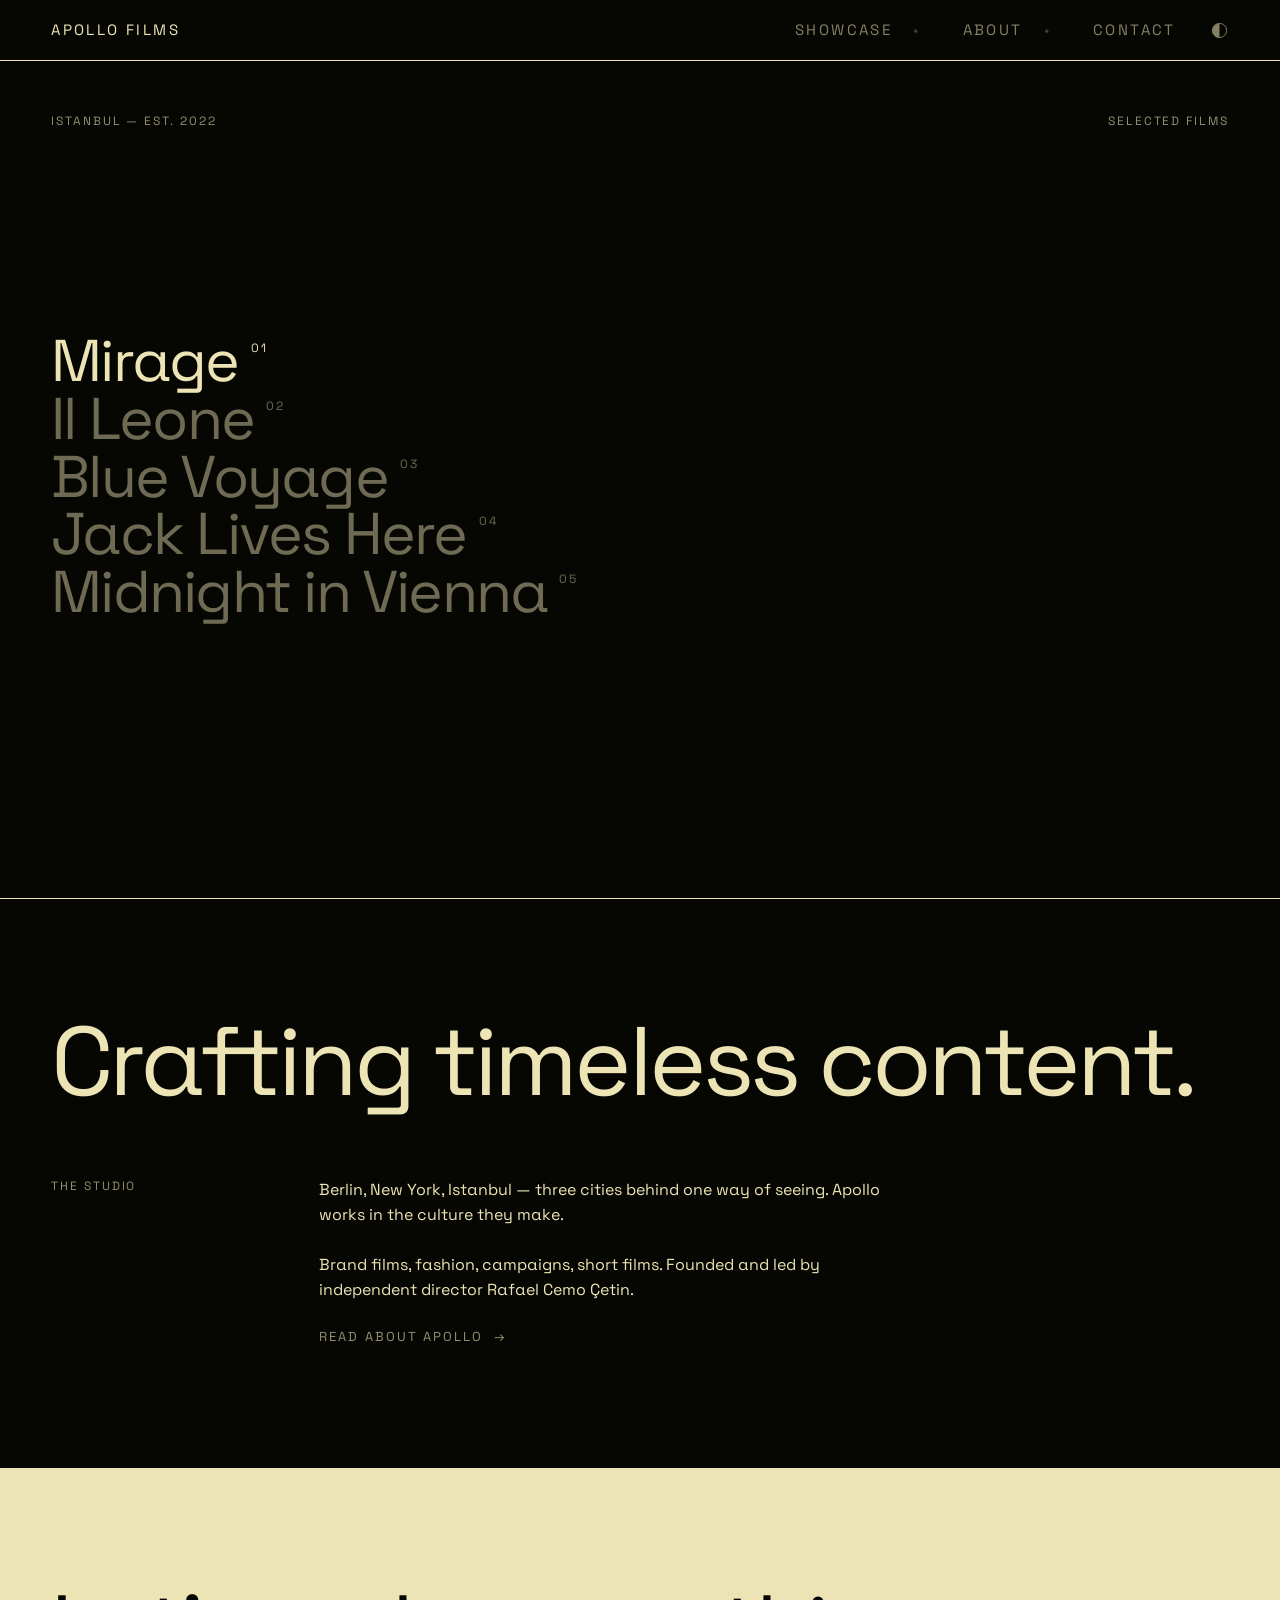
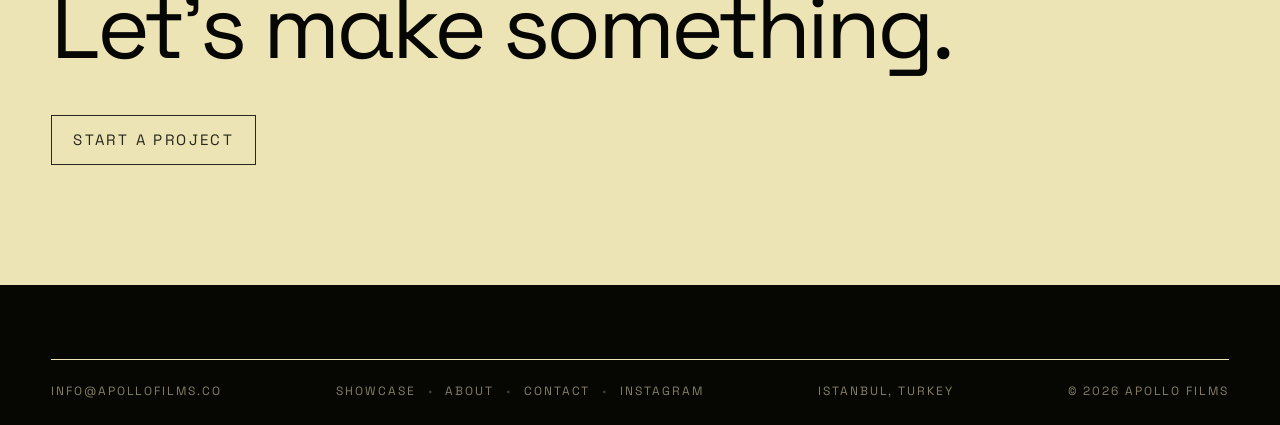
==== commit e693cefc: "feat: remove production and compact about page" ====
--- a/index.html
+++ b/index.html
@@ -29,7 +29,6 @@
     <button class="masthead__toggle" type="button" aria-expanded="false" aria-controls="nav">Menu</button>
     <nav class="masthead__nav" id="nav">
       <a href="showcase.html">Showcase</a>
-      <a href="production.html">Production</a>
       <a href="about.html">About</a>
       <a href="contact.html">Contact</a>
     </nav>
@@ -78,11 +77,10 @@
       <div class="columns columns--sticky" data-reveal>
         <p class="label dim">The studio</p>
         <div class="prose">
-          <p>Apollo works at the intersection of cinema, culture, and commerce. Founded and led by Rafael
-            Indiana Çetin — a filmmaker shaped by a lifetime between Berlin, Istanbul, and New York — the
-            studio brings a director's discipline to visual storytelling.</p>
-          <p>We don't chase trends. We build narrative systems that hold. Every project begins with
-            structure, ends in tone.</p>
+          <p>Berlin, New York, Istanbul — three cities behind one way of seeing. Apollo works in
+            the culture they make.</p>
+          <p>Brand films, fashion, campaigns, short films. Founded and led by independent
+            director Rafael Cemo Çetin.</p>
           <a class="link" href="about.html">Read about Apollo <span aria-hidden="true">→</span></a>
         </div>
       </div>
@@ -99,14 +97,13 @@
 </main>
 
 <footer class="sitefooter">
-  <a class="sitefooter__mark" href="index.html">Apollo Films</a>
   <div class="sitefooter__bar">
     <a class="label" href="mailto:info@apollofilms.co">info@apollofilms.co</a>
     <nav class="sitefooter__nav" aria-label="Footer">
       <a href="showcase.html">Showcase</a>
-      <a href="production.html">Production</a>
       <a href="about.html">About</a>
       <a href="contact.html">Contact</a>
+      <a href="https://www.instagram.com/apollofilmsco/" target="_blank" rel="noopener">Instagram</a>
     </nav>
     <span class="label">Istanbul, Turkey</span>
     <span class="label">© <span data-year>2026</span> Apollo Films</span>
--- a/assets/css/apollo.css
+++ b/assets/css/apollo.css
@@ -97,7 +97,7 @@
 
   /* The reel runs under type, so its strength is a contrast decision and
      it belongs to the mode. See the light block for why these go up. */
-  --reel-hero: 0.38;
+  --reel-hero: 0.9;
   --reel-cat: 0.45;
   --reel-phone: 0.66;
 
@@ -184,7 +184,7 @@
   --o-dim: 0.66;
   --o-hold: 0.85;
 
-  --reel-hero: 0.62;
+  --reel-hero: 0.9;
   --reel-cat: 0.62;
   --reel-phone: 0.72;
 }
@@ -697,6 +697,201 @@
   .hero--track .hero__row--top { display: none; }
 }
 
+/* --- about: the wall ----------------------------------------------------
+   The about page opens on the work instead of on a sentence about the work.
+   Twenty-four frames hang on one plane rotated away from the reader, each
+   pushed to its own depth, and the copy stands in front of them.
+
+   Depth is opacity and focus, never colour. A frame at the back rides the
+   bottom of the ladder and carries a blur; a frame at the front runs at the
+   reel's own strength and is sharp. It is the site's z-axis — rank as
+   opacity — given one screen where the axis is literal.
+
+   The middle is not cleared, it is covered: a radial of the page's own
+   ground is laid over the field so the type lands on the floor it lands on
+   everywhere else, and the frames keep running underneath it. The scrim is
+   `--ground`, so the contact sheet inverts it for free. */
+
+.wall {
+  position: relative;
+  min-height: calc(100svh - var(--header-h));
+  display: flex;
+  flex-direction: column;
+  align-items: center;
+  justify-content: center;
+  gap: 26px;
+  padding: calc(var(--band) * 0.9) var(--gutter);
+  overflow: hidden;
+  background: var(--ground);
+  border-bottom: var(--hair);
+  /* The light mode's field multiplies, and it has to multiply against this
+     band rather than against whatever the page put behind it. */
+  isolation: isolate;
+}
+
+/* The plane is rotated, so its corners have to start outside the frame or
+   the rotation would drag the page's own ground into view at the edges. */
+.wall__field {
+  position: absolute;
+  inset: -14%;
+  z-index: 0;
+  perspective: 880px;
+  perspective-origin: 50% 44%;
+}
+
+/* Two nested transforms rather than one composed by hand: the drift is a
+   keyframe that never stops, the plane is where the pointer writes. Held
+   apart, neither has to know about the other. */
+.wall__drift {
+  position: absolute;
+  inset: 0;
+  transform-style: preserve-3d;
+  animation: wall-drift 54s ease-in-out infinite alternate;
+}
+
+.wall__plane {
+  position: absolute;
+  inset: 0;
+  transform-style: preserve-3d;
+  transform: rotateX(var(--wall-x, 7deg)) rotateY(var(--wall-y, 12deg)) rotateZ(-2deg);
+  /* Long, so the wall follows the cursor the way a heavy thing follows a
+     hand — it arrives after you do. */
+  transition: transform 1.1s cubic-bezier(0.22, 0.61, 0.36, 1);
+}
+
+@keyframes wall-drift {
+  from { transform: translate3d(-1.6%, 0.9%, 0); }
+  to   { transform: translate3d(1.6%, -0.9%, 0); }
+}
+
+.wall__tile {
+  position: absolute;
+  left: var(--x);
+  top: var(--y);
+  width: var(--w);
+  aspect-ratio: var(--ar);
+  overflow: hidden;
+  transform: translate(-50%, -50%) translateZ(var(--z)) rotate(var(--r));
+  /* A frame whose still has not arrived is still a frame — the faintest
+     rung on the ladder, so the wall never opens a hole. */
+  background: rgba(var(--ink-rgb), 0.05);
+  /* Each frame lights when its own still lands, so the wall assembles the
+     way a contact sheet develops rather than snapping in as a block of
+     empty rectangles. `is-lit` is set by app.js on the image's load. */
+  opacity: 0;
+  transition: opacity 1.1s ease;
+}
+
+.wall__tile img,
+.wall__tile video {
+  width: 100%;
+  height: 100%;
+  object-fit: cover;
+}
+
+/* The reel is laid over its own still, not swapped in for it: the frame is
+   already on the wall, and it fades to moving once it is actually running.
+   A reel that is blocked, metered away or never decoded leaves the still
+   where it is and nothing about the wall changes. */
+.wall__tile video {
+  position: absolute;
+  inset: 0;
+  opacity: 0;
+  transition: opacity 0.9s ease;
+}
+.wall__tile video.is-on { opacity: 1; }
+
+/* The three depths. Blur is what the eye reads as distance faster than size
+   does, and the ladder carries the rest. */
+.wall__tile--far  { filter: blur(3.5px); }
+.wall__tile--mid  { filter: blur(1px); }
+.wall__tile--far.is-lit  { opacity: var(--o-quiet); }
+.wall__tile--mid.is-lit  { opacity: var(--o-hold); }
+.wall__tile--near.is-lit { opacity: var(--reel-hero); }
+
+/* Same argument as the hero stage: footage over paper prints as ink, it is
+   not faded toward the page. The depth ladder above then reads as haze —
+   a far frame is one the paper has taken back — which is what distance
+   does on a contact sheet anyway. */
+[data-theme="light"] .wall__field { mix-blend-mode: multiply; }
+
+.wall::before {
+  content: "";
+  position: absolute;
+  inset: 0;
+  z-index: 1;
+  pointer-events: none;
+  background:
+    radial-gradient(62% 54% at 50% 46%,
+      rgba(var(--ground-rgb), 0.94) 0%,
+      rgba(var(--ground-rgb), 0.74) 44%,
+      rgba(var(--ground-rgb), 0) 78%),
+    linear-gradient(to bottom,
+      rgba(var(--ground-rgb), 0.72) 0%,
+      rgba(var(--ground-rgb), 0) 24%,
+      rgba(var(--ground-rgb), 0) 68%,
+      rgba(var(--ground-rgb), 0.86) 100%);
+}
+
+.wall__inner {
+  position: relative;
+  z-index: 2;
+  display: flex;
+  flex-direction: column;
+  align-items: center;
+  gap: 26px;
+  text-align: center;
+}
+
+/* The one centred column on the site, so the three rules that assume a left
+   edge — the lede's measure, a paragraph's measure, the button's own
+   alignment — are answered here rather than loosened globally. */
+.wall__inner .lede { max-width: 38ch; margin: 0 auto; text-wrap: balance; }
+.wall__inner .btn { align-self: center; margin-top: 6px; }
+
+.wall__title { max-width: 15ch; }
+
+/* Sits at the foot of the screen the way a scroll cue does, and scrolls
+   away with the band — nothing has to be told to hide it. */
+.wall__scroll {
+  position: absolute;
+  left: 50%;
+  bottom: calc(var(--gutter) * 0.6);
+  z-index: 2;
+  transform: translateX(-50%);
+  display: flex;
+  flex-direction: column;
+  align-items: center;
+  gap: 10px;
+}
+
+/* A hairline that falls, once every four seconds. The cue is the motion,
+   not the word. */
+.wall__scroll::after {
+  content: "";
+  width: 1px;
+  height: 34px;
+  background: currentColor;
+  transform-origin: top;
+  animation: wall-cue 3.4s cubic-bezier(0.6, 0, 0.4, 1) infinite;
+}
+
+@keyframes wall-cue {
+  0%, 12%  { transform: scaleY(0); opacity: 0; }
+  36%      { transform: scaleY(1); opacity: 1; }
+  72%      { transform: scaleY(1); opacity: 1; }
+  100%     { transform: scaleY(1) translateY(34px); opacity: 0; }
+}
+
+/* A phone gets a shallower wall: the same field with fewer frames in it
+   (app.js builds twelve), less perspective so the corner tiles don't stretch
+   into shapes, and no reel attached. */
+@media (max-width: 760px) {
+  .wall { gap: 20px; }
+  .wall__field { perspective: 1200px; }
+  .wall__inner { gap: 20px; }
+}
+
 /* --- catalogue: the reel as a screening schedule ---------------- */
 
 .catalogue {
@@ -921,146 +1116,6 @@
 
 .prose { display: flex; flex-direction: column; gap: 24px; max-width: 58ch; }
 
-/* --- ethos reel: the principles, each with its own frame -----------
-   The numerals are gone — the sequence is carried by motion instead.
-   One card serves all six words. With a fine pointer it rides the
-   cursor (`.ethos--follow`); without one it sits in the flow above
-   the list and the list steps through itself (`.ethos--flow`).
-   No shadow, no radius, no fill — the frame is a hairline, as
-   everywhere else. The depth is in the rotation, not in a glow. */
-
-.ethos { position: relative; display: flex; flex-direction: column; gap: 28px; }
-
-.ethos__list { list-style: none; margin: 0; padding: 0; }
-
-.ethos__item {
-  position: relative;
-  padding: 24px 0 28px;
-  border-top: 1px solid currentColor;
-  opacity: var(--o-rest);
-  transition: opacity 0.3s ease;
-}
-.ethos__item:last-child { border-bottom: 1px solid currentColor; }
-.ethos__item.is-active { opacity: 1; }
-.ethos__item:focus-visible { outline: 1px solid currentColor; outline-offset: 6px; }
-
-/* The word steps aside, not the row — the hairlines have to stay a grid. */
-.ethos__word {
-  display: block;
-  font-size: clamp(26px, 3.6vw, 52px);
-  line-height: 0.92;
-  letter-spacing: var(--tight-lg);
-  transition: transform 0.55s cubic-bezier(0.2, 0.7, 0.2, 1);
-}
-.ethos__item.is-active .ethos__word { transform: translateX(14px); }
-
-/* The dwell bar rides the row's own top hairline, so the flow reads as
-   the list advancing rather than as a progress widget bolted on. */
-.ethos__bar {
-  position: absolute;
-  left: 0;
-  top: -1px;
-  height: 1px;
-  width: 100%;
-  background: currentColor;
-  transform: scaleX(0);
-  transform-origin: left;
-  display: none;
-}
-.ethos--flow .ethos__bar { display: block; }
-.ethos--flow .ethos__item.is-active .ethos__bar {
-  transform: scaleX(1);
-  transition: transform var(--dwell, 2800ms) linear;
-}
-
-.ethos__card {
-  width: 100%;
-  aspect-ratio: 3 / 2;
-  perspective: 900px;
-  pointer-events: none;
-}
-
-.ethos--follow .ethos__card {
-  position: fixed;
-  top: 0;
-  left: 0;
-  z-index: 30;
-  width: clamp(240px, 25vw, 400px);
-  opacity: 0;
-  transition: opacity 0.4s ease;
-  will-change: transform;
-}
-.ethos--follow .ethos__card.is-on { opacity: 1; }
-
-/* Flow mode puts the frame above the words — the photograph leads, the
-   list follows it. At this size the sway is halved: the same gesture read
-   across 600px of frame would swing the corners into the gutter.
-   On a phone it holds under the masthead while the list scrolls past: the
-   frame is the thing the words are changing, so it has to still be on
-   screen by the time you reach the last of them. Held to a tall, narrow
-   viewport — anywhere wider or shorter the frame is a third of a metre of
-   pinned photograph and the list has nowhere left to scroll. */
-.ethos--flow .ethos__card { order: -1; }
-
-@media (max-width: 780px) and (max-aspect-ratio: 3 / 4) {
-  .ethos--flow .ethos__card {
-    position: sticky;
-    top: calc(var(--header-h) + 12px);
-    /* Under the masthead's own z-index, so the header still crosses over it. */
-    z-index: 1;
-  }
-}
-.ethos--flow .ethos__sway { animation-name: ethos-sway-wide; }
-
-/* Pointer tilt and idle sway are separate elements so they compose
-   instead of overwriting one another's transform. */
-.ethos__tilt {
-  width: 100%;
-  height: 100%;
-  transform: rotateX(var(--rx, 0deg)) rotateY(var(--ry, 0deg));
-  transform-style: preserve-3d;
-  transition: transform 0.25s ease-out;
-}
-
-.ethos__sway {
-  position: relative;
-  width: 100%;
-  height: 100%;
-  overflow: hidden;
-  border: 1px solid currentColor;
-  animation: ethos-sway 8s ease-in-out infinite;
-}
-
-.ethos__shot {
-  position: absolute;
-  inset: 0;
-  width: 100%;
-  height: 100%;
-  object-fit: cover;
-  opacity: 0;
-  transition: opacity 0.55s ease;
-  animation: ethos-drift 14s ease-in-out infinite alternate;
-}
-.ethos__shot.is-on { opacity: 1; }
-
-/* A still frame, held like a card someone is turning over. */
-@keyframes ethos-sway {
-  0%, 100% { transform: rotateY(-7deg) rotateX(1.6deg); }
-  50%      { transform: rotateY(7deg) rotateX(-1.6deg); }
-}
-
-@keyframes ethos-sway-wide {
-  0%, 100% { transform: rotateY(-3.5deg) rotateX(0.8deg); }
-  50%      { transform: rotateY(3.5deg) rotateX(-0.8deg); }
-}
-
-/* The still itself keeps breathing, so the card never reads as a JPEG
-   pinned to a plane. Oversized so the drift never exposes an edge. */
-@keyframes ethos-drift {
-  from { transform: scale(1.08) translate3d(-1.2%, -0.8%, 0); }
-  to   { transform: scale(1.15) translate3d(1.2%, 0.8%, 0); }
-}
-
 /* --- links & the one button pattern -------------------------------- */
 
 .link {
@@ -1170,25 +1225,30 @@
 
 /* --- footer ------------------------------------------------------------ */
 
-/* One carved wordmark, one hairline, one row of facts. Nothing stacked,
-   nothing repeated from the page above it. */
+/* One hairline and one row of facts. Nothing stacked, nothing repeated from
+   the page above it.
+
+   The footer draws no rule of its own: every page but one cuts to it from a
+   cream band, and that change of ground is the divider — a hairline on top
+   of it is a second line saying the same thing, and with the wordmark gone
+   it left two rules 72px apart with nothing between them. The bar keeps its
+   own hairline, which is the only one the footer needs. On `about`, where
+   the band above is the same black, drawing nothing is the point: the page
+   closes into the footer instead of cutting to it. */
 .sitefooter {
   background: var(--ground);
   color: var(--ink);
-  padding: var(--band) var(--gutter) 24px;
-  border-top: var(--hair);
+  padding: calc(var(--band) * 0.62) var(--gutter) 24px;
   display: flex;
   flex-direction: column;
-  gap: 24px;
-}
-
-.sitefooter__mark {
-  display: block;
-  font-size: clamp(52px, 12vw, 190px);
-  line-height: 0.8;
-  letter-spacing: var(--tight-xl);
-  margin: 0 0 -0.06em;
-}
+  gap: 0;
+}
+
+/* Where the footer carries contact rows above the bar (about), the two are
+   one run rather than two blocks: the bar's own hairline is what closes the
+   list, so the last row must not draw a second rule above it, and the bar
+   keeps the row rhythm instead of standing off on a section gap. */
+.sitefooter .credits li:last-child { border-bottom: 0; }
 
 .sitefooter__bar {
   display: flex;
@@ -1300,6 +1360,7 @@
 /* A row of facts lands left to right, one after the other. */
 .factrow > [data-reveal]:nth-child(2) { transition-delay: 0.09s; }
 .factrow > [data-reveal]:nth-child(3) { transition-delay: 0.18s; }
+.factrow > [data-reveal]:nth-child(4) { transition-delay: 0.27s; }
 
 /* The label column holds while its prose scrolls past — the editorial
    pairing stays legible instead of scrolling off the top. */
@@ -1364,10 +1425,9 @@
   * { transition-duration: 0.01ms !important; animation-duration: 0.01ms !important; }
 
   /* A 0.01ms infinite animation still churns frames for no visible gain —
-     the looping card motion is switched off outright instead. */
-  .ethos__sway, .ethos__shot { animation: none !important; }
+     the looping motion is switched off outright instead. */
   .row__dot { animation: none !important; }
-  .ethos__tilt { transform: none !important; }
+  .wall__drift, .wall__scroll::after { animation: none !important; }
 
   /* Entrances have no start state to animate from, so they simply are. */
   .js [data-reveal]:not([data-split]) { opacity: 1; transform: none; }
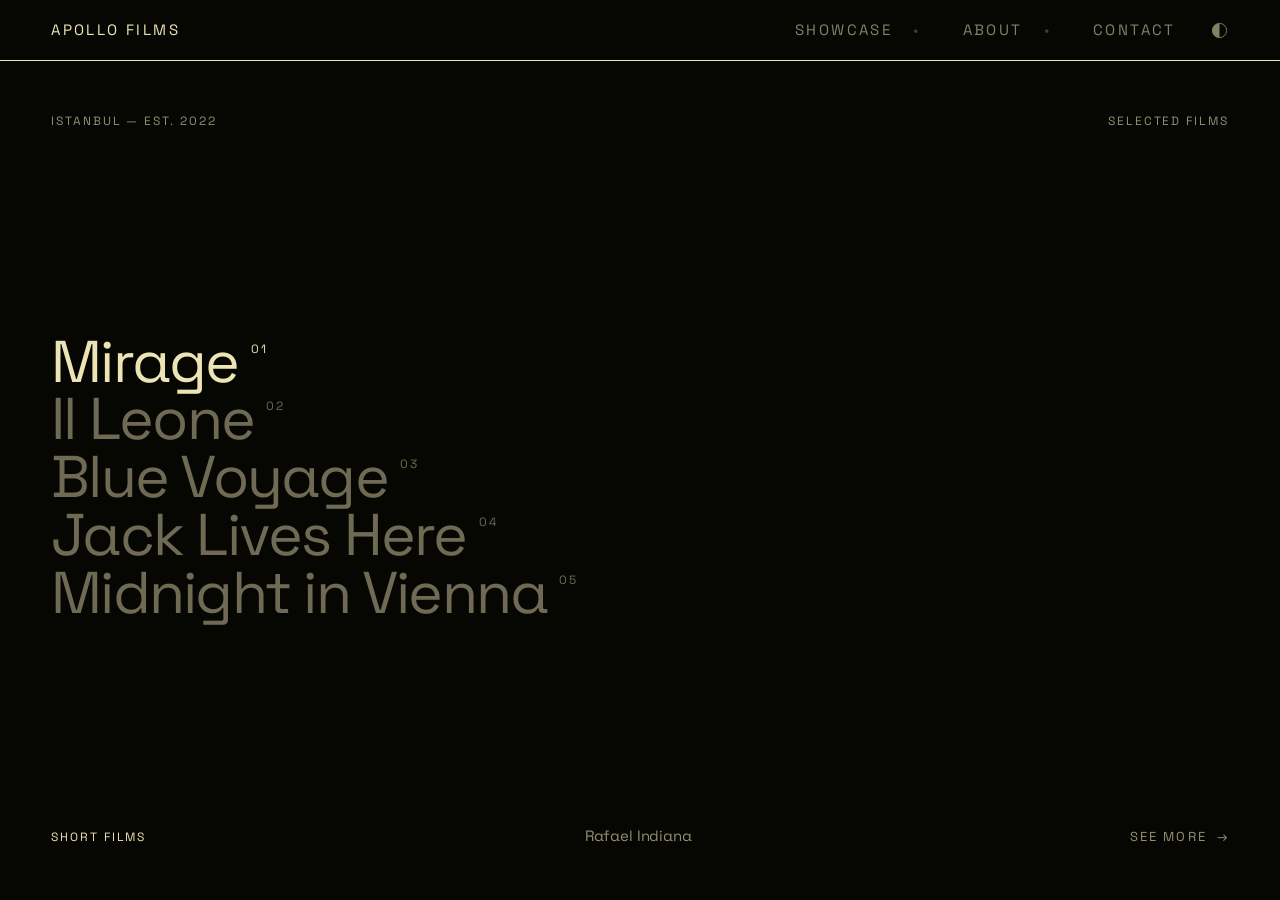
==== commit e2834c42: "feat: implement font size changes and compacting pages" ====
--- a/index.html
+++ b/index.html
@@ -66,50 +66,13 @@
       <div class="hero__row hero__row--meta" data-reveal="180">
         <span class="label" id="hero-cat"></span>
         <span class="fine dim" id="hero-client"></span>
-        <a class="link" href="showcase.html">Full archive <span aria-hidden="true">→</span></a>
+        <a class="link" href="showcase.html">See more <span aria-hidden="true">→</span></a>
       </div>
-    </div>
-  </section>
-
-  <section class="band band--dark">
-    <div class="stack stack--xl">
-      <h1 class="display" data-split data-reveal>Crafting timeless content.</h1>
-      <div class="columns columns--sticky" data-reveal>
-        <p class="label dim">The studio</p>
-        <div class="prose">
-          <p>Berlin, New York, Istanbul — three cities behind one way of seeing. Apollo works in
-            the culture they make.</p>
-          <p>Brand films, fashion, campaigns, short films. Founded and led by independent
-            director Rafael Cemo Çetin.</p>
-          <a class="link" href="about.html">Read about Apollo <span aria-hidden="true">→</span></a>
-        </div>
-      </div>
-    </div>
-  </section>
-
-  <section class="band band--cream">
-    <div class="stack stack--lg">
-      <h2 class="display display--line" data-split data-reveal>Let's make something.</h2>
-      <a class="btn" href="contact.html">Start a project</a>
     </div>
   </section>
 
 </main>
 
-<footer class="sitefooter">
-  <div class="sitefooter__bar">
-    <a class="label" href="mailto:info@apollofilms.co">info@apollofilms.co</a>
-    <nav class="sitefooter__nav" aria-label="Footer">
-      <a href="showcase.html">Showcase</a>
-      <a href="about.html">About</a>
-      <a href="contact.html">Contact</a>
-      <a href="https://www.instagram.com/apollofilmsco/" target="_blank" rel="noopener">Instagram</a>
-    </nav>
-    <span class="label">Istanbul, Turkey</span>
-    <span class="label">© <span data-year>2026</span> Apollo Films</span>
-  </div>
-</footer>
-
 <script src="assets/js/films.js"></script>
 <script src="assets/js/app.js"></script>
 </body>
--- a/assets/css/apollo.css
+++ b/assets/css/apollo.css
@@ -271,24 +271,19 @@
    the reason the whole site read as shouting at 1280 and 1440. */
 
 .display {
-  font-size: clamp(38px, 7.6vw, 128px);
+  font-size: clamp(34px, 5.8vw, 92px);
   line-height: 0.88;
   letter-spacing: var(--tight-xl);
   margin: 0;
   text-wrap: balance;
 }
 
-/* A display line that must hold on one line, so it sizes off the viewport
-   rather than a fixed clamp. Below 560px it gives up and wraps — one line
-   at 24px would read as fine print, which is worse than two. */
-.display--line {
-  white-space: nowrap;
-  font-size: min(7vw, 112px);
-}
-
-@media (max-width: 560px) {
-  .display--line { white-space: normal; font-size: clamp(32px, 11vw, 60px); }
-}
+/* One exception, and it is a role rather than a page: the film title is the
+   branded moment of the page it names — one film, set at the size the film
+   is worth — so it keeps the scale the section heads have stepped down from.
+   `data-title` is the hook app.js already writes the title through, so the
+   rule names the thing rather than the file it happens to live in. */
+.display[data-title] { font-size: clamp(38px, 7.6vw, 128px); }
 
 /* The branded moment — 601's carved numerals and wordmarks. */
 .wordmark {
@@ -360,6 +355,13 @@
    still says the same thing about the rhythm. */
 .band--cream { background: var(--ground-alt); color: var(--ink-alt); }
 .band--tight { padding-top: calc(var(--band) * 0.42); }
+
+/* A dark band that runs straight into the footer pays for the closing gap
+   once. Everywhere else the band above the footer is cream, so that gap is
+   half cream and half black and reads as the last cut; on one black run it
+   is a single hole under the last line, and the page has to taper to its
+   end rather than fall out of one. */
+.band--close { padding-bottom: calc(var(--band) * 0.3); }
 .band--flush { padding-left: 0; padding-right: 0; }
 
 .stack { display: flex; flex-direction: column; gap: 24px; }
@@ -482,7 +484,6 @@
   padding: var(--gutter);
   overflow: hidden;
   background: var(--ground);
-  border-bottom: var(--hair);
 }
 
 .hero__stage { position: absolute; inset: 0; background: var(--ground); }
@@ -849,8 +850,6 @@
 .wall__inner .lede { max-width: 38ch; margin: 0 auto; text-wrap: balance; }
 .wall__inner .btn { align-self: center; margin-top: 6px; }
 
-.wall__title { max-width: 15ch; }
-
 /* Sits at the foot of the screen the way a scroll cue does, and scrolls
    away with the band — nothing has to be told to hide it. */
 .wall__scroll {
@@ -1115,6 +1114,49 @@
 .columns[hidden] { display: none; }
 
 .prose { display: flex; flex-direction: column; gap: 24px; max-width: 58ch; }
+
+/* --- the centred block: about only ---------------------------------------
+   `about` opens on `.wall__inner`, the one centred column on the site, and
+   with the display line gone the blocks under it read as a continuation of
+   that axis rather than a return to the left edge. So the exception is the
+   page, not the component: nowhere else centres, and nothing here leaks out
+   of `.midblock`. The measure comes in to 52ch because a centred line is
+   read from a moving left edge and a long one loses it. */
+
+.midblock {
+  display: flex;
+  flex-direction: column;
+  align-items: center;
+  gap: 20px;
+  text-align: center;
+}
+
+/* One gap for everything is what makes a centred stack float, so the label
+   and the prose it introduces stay tighter than the gap around them. The
+   fact grid takes no extra break of its own — `.factgrid` sets `margin: 0`
+   and nothing overrides it. */
+.midblock .prose { max-width: 52ch; gap: 20px; text-wrap: pretty; margin-top: 12px; }
+
+/* Four facts, and the row count is the viewport's decision rather than a
+   breakpoint's: two up at the block's full measure, one up once a column
+   can no longer hold a value on one line. */
+.factgrid {
+  list-style: none;
+  margin: 0;
+  padding: 0;
+  width: 100%;
+  max-width: 640px;
+  display: grid;
+  grid-template-columns: repeat(auto-fit, minmax(min(100%, 240px), 1fr));
+  gap: 36px 48px;
+}
+
+.factgrid li {
+  display: flex;
+  flex-direction: column;
+  align-items: center;
+  gap: var(--gap);
+}
 
 /* --- links & the one button pattern -------------------------------- */
 
@@ -1244,12 +1286,6 @@
   gap: 0;
 }
 
-/* Where the footer carries contact rows above the bar (about), the two are
-   one run rather than two blocks: the bar's own hairline is what closes the
-   list, so the last row must not draw a second rule above it, and the bar
-   keeps the row rhythm instead of standing off on a section gap. */
-.sitefooter .credits li:last-child { border-bottom: 0; }
-
 .sitefooter__bar {
   display: flex;
   justify-content: space-between;
@@ -1274,11 +1310,6 @@
 
 .sitefooter__bar > .label { opacity: var(--o-nav); }
 .sitefooter__bar a.label:hover { opacity: 1; }
-
-/* --- fact row ------------------------------------------------------------ */
-
-.factrow { display: flex; gap: 24px 64px; flex-wrap: wrap; }
-.factrow > div { display: flex; flex-direction: column; gap: var(--gap); }
 
 /* --- credits ------------------------------------------------------------ */
 
@@ -1356,11 +1387,6 @@
   transition: transform 0.95s cubic-bezier(0.16, 1, 0.3, 1);
 }
 .is-in .split__w { transform: none; }
-
-/* A row of facts lands left to right, one after the other. */
-.factrow > [data-reveal]:nth-child(2) { transition-delay: 0.09s; }
-.factrow > [data-reveal]:nth-child(3) { transition-delay: 0.18s; }
-.factrow > [data-reveal]:nth-child(4) { transition-delay: 0.27s; }
 
 /* The label column holds while its prose scrolls past — the editorial
    pairing stays legible instead of scrolling off the top. */
@@ -1418,6 +1444,17 @@
 
   .filmnav { flex-direction: column; gap: 28px; }
   .filmnav a, .filmnav a:last-child { max-width: 100%; text-align: left; align-items: flex-start; }
+
+  /* The filters are a bullet-separated run on a desktop, the same pattern the
+     nav uses. On a phone that run wraps into ragged half-lines, so it becomes
+     a column instead — and the bullets go with it: a separator at the end of
+     a stacked line separates nothing. The count leaves the right edge for the
+     same reason the nav does, so the whole group holds one left edge, and the
+     rows take vertical padding because a 13px label is not a thumb target. */
+  .filters { flex-direction: column; align-items: flex-start; }
+  .filters button { padding: 6px 0; }
+  .filters button::after { content: none; }
+  .filters__count { margin-left: 0; margin-top: 12px; }
 }
 
 @media (prefers-reduced-motion: reduce) {
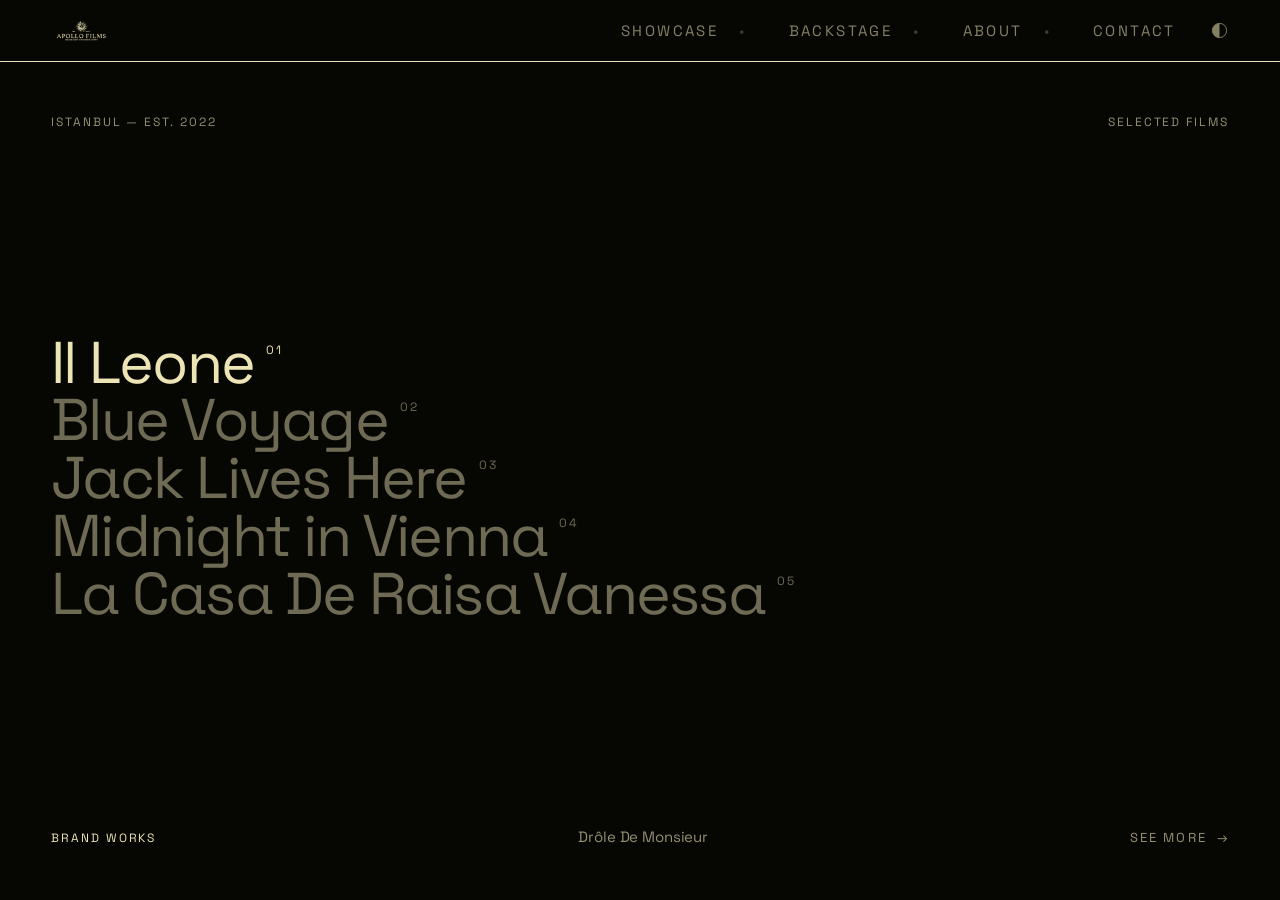
==== commit 81d00966: "feat: implement bts archive" ====
--- a/index.html
+++ b/index.html
@@ -24,11 +24,12 @@
 <a class="sr-only" href="#main">Skip to content</a>
 
 <header class="masthead">
-  <a class="masthead__brand" href="index.html">Apollo Films</a>
+  <a class="masthead__brand" href="index.html"><span class="sr-only">Apollo Films</span></a>
   <div class="masthead__end">
     <button class="masthead__toggle" type="button" aria-expanded="false" aria-controls="nav">Menu</button>
     <nav class="masthead__nav" id="nav">
       <a href="showcase.html">Showcase</a>
+      <a href="backstage.html">Backstage</a>
       <a href="about.html">About</a>
       <a href="contact.html">Contact</a>
     </nav>
--- a/assets/css/apollo.css
+++ b/assets/css/apollo.css
@@ -381,16 +381,62 @@
   align-items: center;
   justify-content: space-between;
   gap: 24px;
-  padding: 18px var(--gutter);
+  /* The bar IS --header-h rather than merely aiming at it. The homepage hero
+     is `100svh - var(--header-h)` and is the entire page, so any drift between
+     the token and the rendered bar puts a scrollbar on a screen built to have
+     none — which is what the brand mark landing in here exposed. Pinning the
+     height makes the token the authority and the contents centre inside it. */
+  height: var(--header-h);
+  box-sizing: border-box;
+  padding: 0 var(--gutter);
   background: var(--ground);
   color: var(--ink);
   border-bottom: var(--hair);
 }
 
+/* The wordmark is the supplied logo, drawn as a mask rather than placed as
+   an image. The file is white on transparent, which would vanish against
+   the contact sheet's paper; as a mask it is a shape, and `currentColor`
+   fills it with whatever ink the mode is using. One asset, both grounds,
+   and the system's "nothing names a colour" rule stays intact.
+
+   The brand name itself stays in the markup as .sr-only text, so a screen
+   reader and a crawler still meet the words rather than an empty link. */
 .masthead__brand {
-  font-size: 15px;
-  letter-spacing: 0.16em;
-  text-transform: uppercase;
+  display: block;
+  /* The supplied mark is a stacked lockup at 1400x600, so the box is cut to
+     that 2.33 ratio: `contain` fits by the tighter edge, and a box wider than
+     the ratio would leave the rest of the link as dead area.
+
+     26px is not a taste call, it is the arithmetic: the bar carries 18px of
+     padding top and bottom, and --header-h is 62px, so 26 is the tallest mark
+     that keeps the bar at the height the token promises. The homepage hero is
+     `100svh - var(--header-h)` and is the whole page, so a bar even 5px taller
+     than its token puts a scrollbar on a screen that is meant to have none.
+     A single-line version of the logo would read far better at this height —
+     a stacked lockup has to fit two rows into 26px. */
+  width: 61px;
+  height: 26px;
+  background: currentColor;
+  -webkit-mask: url(../Apollo+Beyaz+Logo.webp) no-repeat left center;
+  mask: url(../Apollo+Beyaz+Logo.webp) no-repeat left center;
+  -webkit-mask-size: contain;
+  mask-size: contain;
+}
+
+/* No mask support: fall back to the wordmark the site shipped with, by
+   un-hiding the text that is otherwise only there for assistive tech. */
+@supports not ((-webkit-mask: url('')) or (mask: url(''))) {
+  .masthead__brand {
+    width: auto; height: auto; background: none;
+    font-size: 15px;
+    letter-spacing: 0.16em;
+    text-transform: uppercase;
+  }
+  .masthead__brand .sr-only {
+    position: static; width: auto; height: auto;
+    margin: 0; overflow: visible; clip: auto;
+  }
 }
 
 /* Everything that is not the wordmark rides in one end group, so the bar
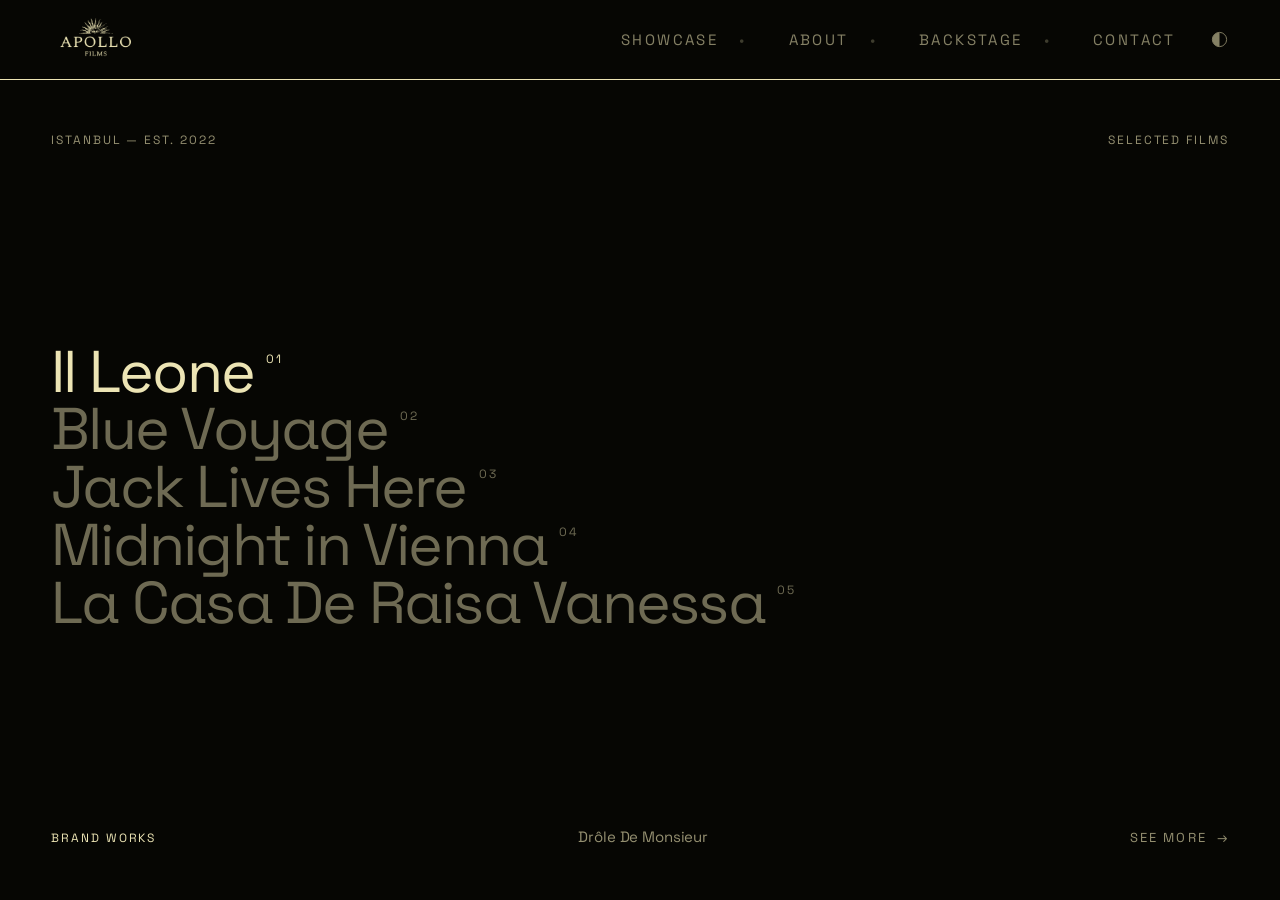
==== commit 2ae2d199: "feat: implement bts archive and about page" ====
--- a/index.html
+++ b/index.html
@@ -29,8 +29,8 @@
     <button class="masthead__toggle" type="button" aria-expanded="false" aria-controls="nav">Menu</button>
     <nav class="masthead__nav" id="nav">
       <a href="showcase.html">Showcase</a>
+      <a href="about.html">About</a>
       <a href="backstage.html">Backstage</a>
-      <a href="about.html">About</a>
       <a href="contact.html">Contact</a>
     </nav>
     <!-- Half the disc inked, half left as hairline: the two grounds, shown
--- a/assets/css/apollo.css
+++ b/assets/css/apollo.css
@@ -78,6 +78,11 @@
      list works everywhere the site already works; color-mix() does not. */
   --ground-rgb: 6, 6, 3;
   --ink-rgb: 236, 228, 180;
+  /* The alternate ink is always the same light as the ground — `--ink-alt`
+     and `--ground` resolve to one colour in both modes — so the channel copy
+     is an alias rather than a fourth pair of numbers. It follows the mode on
+     its own, because light re-cuts `--ground-rgb` above it. */
+  --ink-alt-rgb: var(--ground-rgb);
 
   /* --- the opacity ladder ----------------------------------------------
      Rank is opacity, never colour, so the ladder is the system's entire
@@ -111,7 +116,7 @@
   --gutter: clamp(20px, 4vw, 56px);
   --band: clamp(72px, 10vw, 120px);   /* 601 section gap */
   --gap: 12px;                        /* 601 element gap */
-  --header-h: 62px;
+  --header-h: 80px;
 
   /* Tracking is a function of size, not a constant. -0.04em is calibrated
      for the carved sizes it was drawn for; carried down to a 22px credit
@@ -356,12 +361,6 @@
 .band--cream { background: var(--ground-alt); color: var(--ink-alt); }
 .band--tight { padding-top: calc(var(--band) * 0.42); }
 
-/* A dark band that runs straight into the footer pays for the closing gap
-   once. Everywhere else the band above the footer is cream, so that gap is
-   half cream and half black and reads as the last cut; on one black run it
-   is a single hole under the last line, and the page has to taper to its
-   end rather than fall out of one. */
-.band--close { padding-bottom: calc(var(--band) * 0.3); }
 .band--flush { padding-left: 0; padding-right: 0; }
 
 .stack { display: flex; flex-direction: column; gap: 24px; }
@@ -408,18 +407,18 @@
      that 2.33 ratio: `contain` fits by the tighter edge, and a box wider than
      the ratio would leave the rest of the link as dead area.
 
-     26px is not a taste call, it is the arithmetic: the bar carries 18px of
-     padding top and bottom, and --header-h is 62px, so 26 is the tallest mark
-     that keeps the bar at the height the token promises. The homepage hero is
-     `100svh - var(--header-h)` and is the whole page, so a bar even 5px taller
-     than its token puts a scrollbar on a screen that is meant to have none.
-     A single-line version of the logo would read far better at this height —
-     a stacked lockup has to fit two rows into 26px. */
-  width: 61px;
-  height: 26px;
+     44px is arithmetic, not taste: the bar carries 18px of padding top and
+     bottom, and --header-h is 80px, so 44 is the tallest mark that keeps the
+     bar at the height the token promises. The two move together — a stacked
+     lockup needs the height to be legible at all, so growing the mark means
+     growing the token. The homepage hero is `100svh - var(--header-h)` and is
+     the whole page, so a bar even 5px taller than its token puts a scrollbar
+     on a screen that is meant to have none. */
+  width: 103px;
+  height: 90px;
   background: currentColor;
-  -webkit-mask: url(../Apollo+Beyaz+Logo.webp) no-repeat left center;
-  mask: url(../Apollo+Beyaz+Logo.webp) no-repeat left center;
+  -webkit-mask: url(../logoApollo.png) no-repeat left center;
+  mask: url(../logoApollo.png) no-repeat left center;
   -webkit-mask-size: contain;
   mask-size: contain;
 }
@@ -1161,47 +1160,226 @@
 
 .prose { display: flex; flex-direction: column; gap: 24px; max-width: 58ch; }
 
-/* --- the centred block: about only ---------------------------------------
-   `about` opens on `.wall__inner`, the one centred column on the site, and
-   with the display line gone the blocks under it read as a continuation of
-   that axis rather than a return to the left edge. So the exception is the
-   page, not the component: nowhere else centres, and nothing here leaks out
-   of `.midblock`. The measure comes in to 52ch because a centred line is
-   read from a moving left edge and a long one loses it. */
-
-.midblock {
-  display: flex;
-  flex-direction: column;
-  align-items: center;
-  gap: 20px;
-  text-align: center;
-}
-
-/* One gap for everything is what makes a centred stack float, so the label
-   and the prose it introduces stay tighter than the gap around them. The
-   fact grid takes no extra break of its own — `.factgrid` sets `margin: 0`
-   and nothing overrides it. */
-.midblock .prose { max-width: 52ch; gap: 20px; text-wrap: pretty; margin-top: 12px; }
-
-/* Four facts, and the row count is the viewport's decision rather than a
-   breakpoint's: two up at the block's full measure, one up once a column
-   can no longer hold a value on one line. */
+/* --- about: the closing colophon -----------------------------------------
+   Four facts as a printed colophon rather than four floating pairs. The
+   hairline over each is the system's only divider, and it is the thing that
+   turns a list into a row of columns. The column count stays the viewport's
+   decision rather than a breakpoint's: four up, then two, then one, once a
+   value can no longer hold its line. */
 .factgrid {
   list-style: none;
   margin: 0;
   padding: 0;
   width: 100%;
-  max-width: 640px;
   display: grid;
-  grid-template-columns: repeat(auto-fit, minmax(min(100%, 240px), 1fr));
-  gap: 36px 48px;
+  grid-template-columns: repeat(auto-fit, minmax(min(100%, 220px), 1fr));
+  gap: 28px 48px;
 }
 
 .factgrid li {
   display: flex;
   flex-direction: column;
-  align-items: center;
   gap: var(--gap);
+  border-top: var(--hair);
+  padding-top: 14px;
+}
+
+/* --- about: the studio spread --------------------------------------------
+   One band carrying both halves of what this page has to say. The sheet of
+   three photographs holds the left, the prose runs down the right, and the
+   air between them is the air that used to sit empty beside each of them
+   on two separate bands.
+
+   The band is the page's own black. The cream ground this block used to
+   stand on covered 1470px of a 2677px page, which made the interface the
+   largest colour on a site whose first principle is that the footage is the
+   only chroma there is. The single cream that remains is the call at the
+   foot of the page. */
+
+.band--spread { padding-bottom: calc(var(--band) * 0.72); }
+
+.spread {
+  display: grid;
+  /* The sheet keeps a measure and the prose takes the rest. Run edge to
+     edge the establishing frame alone stands taller than a laptop viewport,
+     and a picture you cannot see the whole of has stopped being a
+     photograph and become a background. */
+  grid-template-columns: minmax(0, 1.62fr) minmax(0, 1fr);
+  gap: clamp(36px, 5.5vw, 88px);
+  align-items: start;
+}
+
+/* --- the sheet ----------------------------------------------------------
+   A sheet of three, not a portrait. One wide frame establishes the room he
+   works in and leads, because it is the only picture here with a crew in
+   it; the two portraits sit under it at different sizes, and the name takes
+   the air the smaller of them leaves above itself. Nothing is the same size
+   as anything else, which is what separates a contact sheet from a gallery
+   of equals. */
+.sheet {
+  margin: 0;
+  display: grid;
+  align-items: end;
+  gap: clamp(20px, 2.6vw, 40px);
+  grid-template-columns: minmax(0, 1.3fr) minmax(0, 0.85fr);
+  grid-template-areas:
+    "wide wide"
+    "lead caption"
+    "lead aside";
+}
+
+/* The crop, not the image, is what holds the size. The tint behind it is
+   the ink at its faintest, so a slow decode shows as an empty frame rather
+   than as a hole. */
+.sheet__frame {
+  display: block;
+  overflow: hidden;
+  aspect-ratio: 4 / 5;
+  background: rgba(var(--ink-rgb), 0.06);
+}
+
+/* The establishing frame, at the full measure. Cut to 3:2 rather than left
+   at the file's 4:3, which is the one place a crop earns itself here: at
+   this width 4:3 stands taller than the viewport, and the frame is the only
+   landscape on the page, so the wider box is also the more cinematic one.
+   The crop is biased upward — the megaphone sits on the picture's top edge
+   and a centred 3:2 box takes the horn off it, while the bottom of the
+   frame is cushion and reflector. */
+.sheet__frame--wide {
+  grid-area: wide;
+  width: 100%;
+  aspect-ratio: 3 / 2;
+}
+.sheet__frame--wide .sheet__img { object-position: 50% 28%; }
+
+.sheet__frame--lead { grid-area: lead; width: 100%; }
+
+/* Narrower and shorter than the frame beside it, and set on that frame's
+   bottom line, so the air in the last row collects above it — which is
+   where the name goes. */
+.sheet__frame--aside {
+  grid-area: aside;
+  width: 100%;
+  aspect-ratio: 2 / 3;
+  align-self: end;
+}
+
+/* The name sits in the second column on the small frame's own left edge,
+   held down to the air directly over it rather than floating in the middle
+   of a column. */
+.sheet__caption {
+  grid-area: caption;
+  align-self: end;
+  padding-bottom: 4px;
+  display: flex;
+  flex-direction: column;
+  gap: 14px;
+  max-width: 34ch;
+}
+
+/* The one motion here, and it belongs to the link rather than to the
+   picture: the image grows inside a frame that does not, so the crop
+   tightens and nothing on the page moves. `:has()` is what ties the two —
+   where it isn't supported the frame simply holds still, which is the same
+   thing the reduced-motion rule asks for. */
+.sheet__img {
+  display: block;
+  width: 100%;
+  height: 100%;
+  object-fit: cover;
+  transform: scale(1);
+  transition: transform 0.7s cubic-bezier(0.2, 0.7, 0.2, 1);
+}
+.sheet:has(.sheet__tie:hover) .sheet__img,
+.sheet:has(.sheet__tie:focus-visible) .sheet__img { transform: scale(1.04); }
+
+/* Opacity groups: an alpha on the line would cap the word inside it, so the
+   two are separated in colour instead — the role reads at the dim rung, the
+   word it contains at full ink. Both are built from `--ink-rgb`, which each
+   mode re-cuts, so neither names a colour. */
+.sheet__role { color: rgba(var(--ink-rgb), var(--o-dim)); }
+.sheet__tie  { color: rgb(var(--ink-rgb)); }
+
+.sheet__word {
+  border-bottom: var(--hair);
+  padding-bottom: 2px;
+}
+
+/* --- the prose beside it -------------------------------------------------
+   Pinned, because the prose is roughly a third of the sheet's height and a
+   column that simply started beside it would strand two thirds of its own
+   track — the same hole this page began with, moved one column right. Held
+   at the masthead's line it reads the whole way down the pictures instead.
+   `.columns--sticky` already does this for the film page's credits, so the
+   device is the system's rather than this block's. */
+.spread__aside {
+  display: flex;
+  flex-direction: column;
+  gap: clamp(20px, 2vw, 30px);
+  position: sticky;
+  top: calc(var(--header-h) + clamp(24px, 4vw, 56px));
+}
+
+/* The prose steps up from body 16px, which was the size that lost this page
+   to its own photographs: a paragraph set at the smallest thing on the
+   screen beside a 547px print is not going to be read first. It stops well
+   under the name — 25px against 46px — because the name is still the
+   subject of the spread and the paragraph is what is said about it.
+
+   Tracking stays at zero. Negative tracking is a display treatment; carried
+   into a reading size it closes the counters and costs the one thing the
+   size was raised to buy. */
+.spread__prose {
+  display: flex;
+  flex-direction: column;
+  gap: clamp(18px, 1.6vw, 24px);
+  text-wrap: pretty;
+}
+
+.spread__prose p {
+  font-size: clamp(18px, 1.72vw, 25px);
+  line-height: 1.42;
+  letter-spacing: 0;
+  /* The column is already the measure. A second cap in `ch` would fight it
+     and leave a ragged gutter inside a track that is doing the job. */
+  max-width: none;
+}
+
+/* --- one column ----------------------------------------------------------
+   Below the spread's width the prose goes over the pictures rather than
+   beside them: it is the thing being said, and at one column the thing
+   being said comes first. The sheet keeps its own composition underneath,
+   which is the layout this page has always had on a phone. */
+@media (max-width: 1000px) {
+  .spread {
+    grid-template-columns: minmax(0, 1fr);
+    gap: clamp(40px, 7vw, 64px);
+  }
+
+  /* Nothing to pin against at one column — the column is the page. */
+  .spread__aside {
+    position: static;
+    top: auto;
+    order: -1;
+  }
+
+  .spread__prose p { max-width: 46ch; }
+}
+
+/* The sheet's own break, kept where it was: the frames go to the gutter box
+   and the caption drops under them, still on the left edge. */
+@media (max-width: 780px) {
+  .sheet {
+    grid-template-columns: minmax(0, 1fr);
+    grid-template-areas: "wide" "lead" "caption" "aside";
+    gap: 20px;
+  }
+  /* The small frame stays the small frame. At one column the only thing
+     left to say that with is width. */
+  .sheet__frame--aside { width: min(100%, 62%); }
+  /* The name stays over the small frame at one column, so the order holds
+     and the bottom alignment has nothing left to do. */
+  .sheet__caption { align-self: start; padding: 6px 0 0; }
 }
 
 /* --- links & the one button pattern -------------------------------- */
@@ -1451,7 +1629,10 @@
 }
 
 @media (max-width: 780px) {
-  :root { --header-h: 58px; }
+  :root { --header-h: 70px; }
+
+  /* Same arithmetic one size down: 70 minus 2x18 of bar padding is 34. */
+  .masthead__brand { width: 80px; height: 80px; }
 
   .masthead__nav {
     display: none;
@@ -1512,6 +1693,11 @@
   .row__dot { animation: none !important; }
   .wall__drift, .wall__scroll::after { animation: none !important; }
 
+  /* A crop that tightens over 0.7s becomes a jump cut at 0.01ms, so the
+     frame simply holds still. */
+  .sheet:has(.sheet__tie:hover) .sheet__img,
+  .sheet:has(.sheet__tie:focus-visible) .sheet__img { transform: none; }
+
   /* Entrances have no start state to animate from, so they simply are. */
   .js [data-reveal]:not([data-split]) { opacity: 1; transform: none; }
   .js .rule[data-reveal] { transform: scaleX(1); }
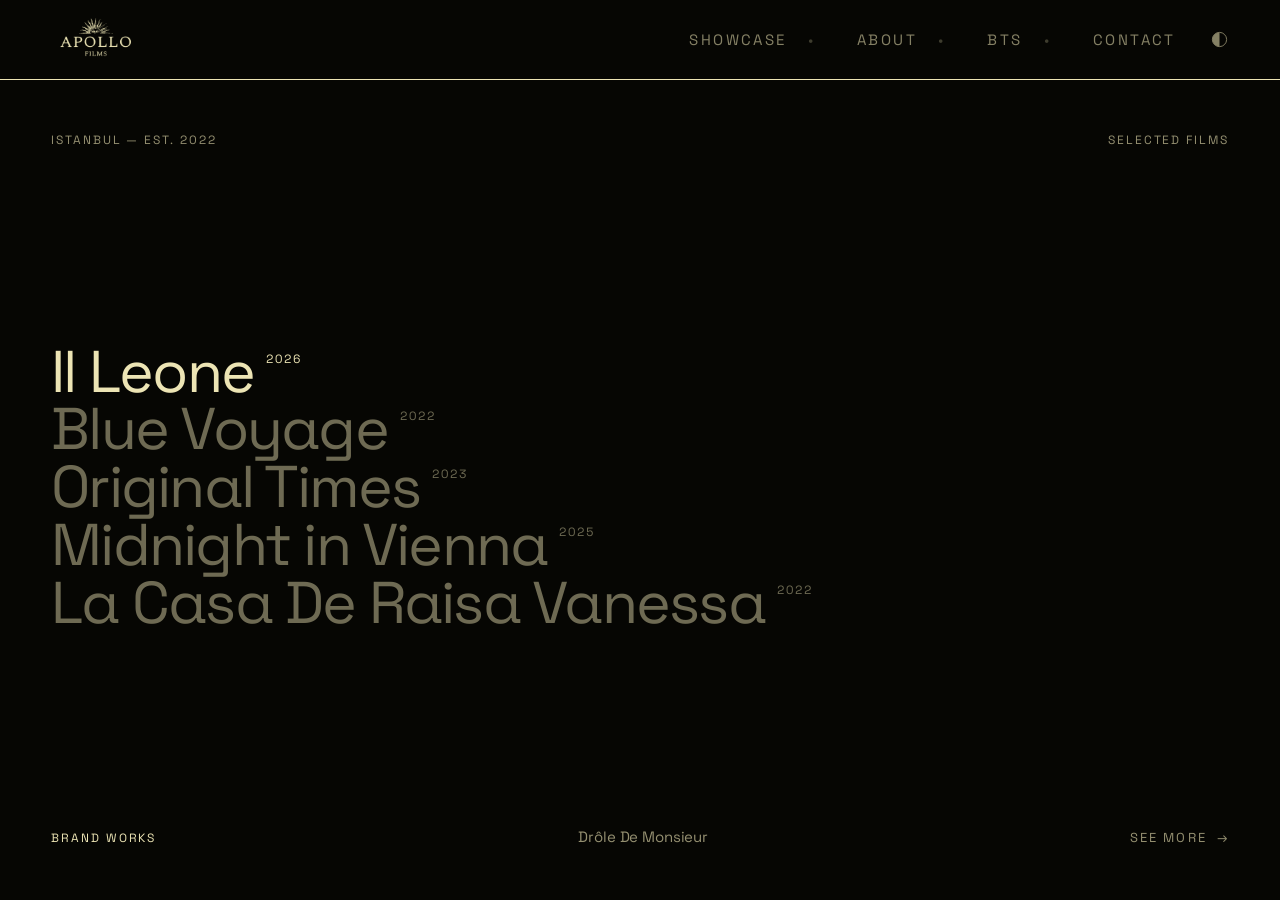
==== commit 95e9f127: "refactor: change backstage to bts for all" ====
--- a/index.html
+++ b/index.html
@@ -30,7 +30,7 @@
     <nav class="masthead__nav" id="nav">
       <a href="showcase.html">Showcase</a>
       <a href="about.html">About</a>
-      <a href="backstage.html">Backstage</a>
+      <a href="backstage.html">BTS</a>
       <a href="contact.html">Contact</a>
     </nav>
     <!-- Half the disc inked, half left as hairline: the two grounds, shown
--- a/assets/css/apollo.css
+++ b/assets/css/apollo.css
@@ -557,6 +557,17 @@
   flex-wrap: wrap;
 }
 
+/* --- the year ----------------------------------------------------------
+   A date is a fact about a film, so it is set as a figure everywhere it
+   appears: tabular numerals, held a step quieter than the name it follows.
+
+   The film page sets it on its own line under the client, where it reads as
+   the last line of the title block rather than a suffix to the brand. */
+.year {
+  font-variant-numeric: tabular-nums;
+  letter-spacing: 0.14em;
+}
+
 .index { position: relative; list-style: none; margin: 0; padding: 0; }
 .index li { margin: 0; }
 
@@ -571,9 +582,15 @@
   transition: opacity 0.18s ease;
 }
 
+/* Four figures where there used to be two. Tabular numerals so the dates
+   sit at one width behind titles of five different lengths. No dimming of
+   its own: the link already carries the rank of the row it belongs to, and
+   a second veil on top of that leaves the date unreadable over a lit frame.
+   12px against 68px is rank enough. */
 .index a sup {
   font-size: 12px;
   letter-spacing: 0.16em;
+  font-variant-numeric: tabular-nums;
   transform: translateY(0.9em);
   white-space: nowrap;
 }
@@ -1075,21 +1092,18 @@
 
 .row {
   display: grid;
-  grid-template-columns: minmax(84px, 12vw) minmax(0, 1fr) minmax(0, 22ch) 14ch;
+  grid-template-columns: minmax(0, 1fr) auto minmax(0, 26ch) 13ch;
   align-items: baseline;
   gap: 0 24px;
-  padding: 18px 0 22px;
+  /* The rank numeral used to set this height — 84px of figure against a
+     42px title. Without it the row would close to the height of its own
+     type and the list would read as a dense table, so the space the
+     numeral held is given back as air instead. */
+  padding: 30px 0 34px;
   opacity: var(--o-rest);
   transition: opacity 0.2s ease;
 }
 .row:hover, .row:focus-visible, li.is-active > .row { opacity: 1; }
-
-.row__n {
-  font-size: clamp(32px, 5.4vw, 84px);
-  line-height: 0.8;
-  letter-spacing: var(--tight-lg);
-  font-variant-numeric: tabular-nums;
-}
 
 .row__t {
   font-size: clamp(22px, 2.8vw, 42px);
@@ -1097,12 +1111,28 @@
   letter-spacing: var(--tight-lg);
 }
 
-.row__c, .row__k {
+.row__c, .row__k, .row__y {
   font-size: 12px;
   letter-spacing: 0.16em;
   text-transform: uppercase;
 }
 .row__k { text-align: right; }
+
+/* Each half of a joined client name (see clientCell in app.js). The cell
+   wraps between these, never inside one. */
+.row__c > span { white-space: nowrap; }
+
+/* The year is a figure, not a word: tabular numerals so the column reads as
+   a column, and a shade quieter than the client so the eye lands on the
+   name first. The column is sized `auto` — four figures wide and not a pixel
+   more, so it sits against the client rather than floating in slack. It is
+   the one cell that survives every width: a date costs four characters, and
+   a filmography without dates is a mood board. */
+.row__y {
+  font-variant-numeric: tabular-nums;
+  letter-spacing: 0.1em;
+  opacity: 0.7;
+}
 
 /* --- filters ---------------------------------------------------- */
 
@@ -1472,6 +1502,186 @@
   display: block;
 }
 
+/* The film fills the stage and the sound button is the only mark on it, so
+   the stage is nothing but the positioning context. */
+.filmstage { position: relative; }
+
+/* One control, top right, over footage that could be any colour underneath
+   it — so it carries its own ground rather than trusting the frame. The
+   ground is the projection black in both modes and the mark is the cream:
+   this button sits on film, not on the page, and the film is lit the same
+   way whatever hour the room is at. */
+.soundbtn {
+  all: unset;
+  position: absolute;
+  top: clamp(14px, 2vw, 24px);
+  right: clamp(14px, 2vw, 24px);
+  z-index: 2;
+  cursor: pointer;
+  display: flex;
+  align-items: center;
+  justify-content: center;
+  width: 44px;
+  height: 44px;
+  border-radius: 50%;
+  color: var(--cream);
+  background: rgba(6, 6, 3, 0.55);
+  backdrop-filter: blur(6px);
+  opacity: var(--o-hold);
+  transition: opacity 0.18s ease, background 0.18s ease;
+}
+
+.soundbtn:hover { opacity: 1; background: rgba(6, 6, 3, 0.75); }
+.soundbtn:focus-visible { outline: 1px solid var(--cream); outline-offset: 4px; }
+
+.soundbtn__i { display: block; width: 20px; height: 20px; overflow: visible; }
+.soundbtn__cone { fill: currentColor; stroke: none; }
+.soundbtn__wave {
+  fill: none;
+  stroke: currentColor;
+  stroke-width: 1.2;
+  stroke-linecap: round;
+  /* Silent at rest: the waves are drawn but not yet leaving the cone. */
+  opacity: 0;
+  transform-origin: 11px 10px;
+  transform: scale(0.7);
+  transition: opacity 0.22s ease, transform 0.22s cubic-bezier(0.22, 0.61, 0.36, 1);
+}
+.soundbtn__wave--far { transition-delay: 0.06s; }
+
+.soundbtn__slash {
+  fill: none;
+  stroke: currentColor;
+  stroke-width: 1.2;
+  stroke-linecap: round;
+  transition: opacity 0.18s ease;
+}
+
+.soundbtn.is-on .soundbtn__wave { opacity: 1; transform: scale(1); }
+.soundbtn.is-on .soundbtn__slash { opacity: 0; }
+
+/* Key art, in the credits' own two columns. A row that scrolls sideways
+   rather than a grid that reflows: a poster is a fixed object and six of
+   them are a stack on a table, not a gallery wall. */
+.posters {
+  display: flex;
+  gap: clamp(12px, 1.6vw, 22px);
+  overflow-x: auto;
+  overscroll-behavior-x: contain;
+  scroll-snap-type: x proximity;
+  /* The strip runs to the gutter on a phone, so it needs the room the band
+     takes off it back — otherwise the last poster stops short of the edge
+     and reads as a mistake. */
+  padding-bottom: 4px;
+  scrollbar-width: thin;
+}
+
+/* Height is what is set, not width: the delivered art is 4:5 and 3:4 by
+   turns, and cropping every poster to one rectangle would trim the artwork
+   a designer laid out. They hang from one line and keep their own shape. */
+.poster {
+  all: unset;
+  cursor: pointer;
+  position: relative;
+  display: block;
+  flex: 0 0 auto;
+  height: clamp(210px, 26vw, 340px);
+  scroll-snap-align: start;
+  background: var(--black);
+}
+
+.poster__art {
+  display: block;
+  height: 100%;
+  width: auto;
+  opacity: var(--o-hold);
+  transition: opacity 0.22s ease;
+}
+
+/* The word only appears over the poster it belongs to, on the poster's own
+   ground rather than the page's — this is art with its own colour under it,
+   so the label brings the projection black with it. */
+.poster__view {
+  position: absolute;
+  inset: 0;
+  display: flex;
+  align-items: center;
+  justify-content: center;
+  font-size: 13px;
+  letter-spacing: 0.08em;
+  text-transform: uppercase;
+  color: var(--cream);
+  background: rgba(6, 6, 3, 0.42);
+  opacity: 0;
+  transition: opacity 0.22s ease;
+}
+
+.poster:hover .poster__art,
+.poster:focus-visible .poster__art { opacity: 1; }
+.poster:hover .poster__view,
+.poster:focus-visible .poster__view { opacity: 1; }
+.poster:focus-visible { outline: 1px solid currentColor; outline-offset: 4px; }
+
+/* --- key art at size --------------------------------------------------
+   Over everything, on the projection black in both modes: a poster is
+   artwork with its own ground, and the contact sheet's paper is not it. */
+.lightbox {
+  position: fixed;
+  inset: 0;
+  z-index: 60;
+  display: flex;
+  align-items: center;
+  justify-content: center;
+  padding: clamp(20px, 5vw, 64px);
+  background: rgba(6, 6, 3, 0.94);
+  opacity: 0;
+  transition: opacity 0.22s ease;
+}
+
+.lightbox.is-open { opacity: 1; }
+
+/* display:flex above outranks the UA's [hidden] rule, the same way the
+   credit columns do. */
+.lightbox[hidden] { display: none; }
+
+.lightbox__frame {
+  margin: 0;
+  display: flex;
+  flex-direction: column;
+  align-items: center;
+  gap: 14px;
+  max-height: 100%;
+}
+
+.lightbox__art {
+  display: block;
+  max-width: 100%;
+  max-height: calc(100vh - clamp(96px, 14vw, 180px));
+  width: auto;
+  height: auto;
+  object-fit: contain;
+  cursor: default;
+}
+
+.lightbox__frame figcaption { color: var(--cream); }
+
+.lightbox__close {
+  all: unset;
+  cursor: pointer;
+  position: absolute;
+  top: clamp(16px, 2.4vw, 28px);
+  right: clamp(16px, 2.4vw, 28px);
+  font-size: 13px;
+  letter-spacing: 0.08em;
+  text-transform: uppercase;
+  color: var(--cream);
+  opacity: var(--o-hold);
+  transition: opacity 0.18s ease;
+}
+
+.lightbox__close:hover { opacity: 1; }
+.lightbox__close:focus-visible { outline: 1px solid var(--cream); outline-offset: 4px; }
+
 .filmnav {
   display: flex;
   justify-content: space-between;
@@ -1479,6 +1689,24 @@
   padding-top: 28px;
   border-top: var(--hair);
 }
+
+/* A frame on each way out. It sits above the label rather than beside it,
+   so the two links stay the mirrored pair they already were. */
+.filmnav__art {
+  display: block;
+  width: clamp(96px, 12vw, 160px);
+  /* One rectangle for both ways out, because these two read as a pair.
+     A poster fills it near enough; a catalogue still is centre-cropped
+     into it, which at this size is a frame rather than a crop. */
+  aspect-ratio: 4 / 5;
+  overflow: hidden;
+  background: var(--black);
+  opacity: var(--o-nav);
+  transition: opacity 0.18s ease;
+}
+
+.filmnav__art img { width: 100%; height: 100%; object-fit: cover; display: block; }
+.filmnav a:hover .filmnav__art { opacity: 1; }
 
 .filmnav a { display: flex; flex-direction: column; gap: 8px; max-width: 46%; opacity: var(--o-nav); transition: opacity 0.18s ease; }
 .filmnav a:hover { opacity: 1; }
@@ -1624,7 +1852,7 @@
 /* --- responsive --------------------------------------------------------- */
 
 @media (max-width: 1100px) {
-  .row { grid-template-columns: minmax(64px, 14vw) minmax(0, 1fr) 12ch; }
+  .row { grid-template-columns: minmax(0, 1fr) auto 12ch; }
   .row__c { display: none; }
 }
 
@@ -1660,7 +1888,7 @@
 
   .columns { grid-template-columns: 1fr; gap: 16px; }
 
-  .row { grid-template-columns: minmax(52px, 18vw) minmax(0, 1fr); gap: 0 16px; }
+  .row { grid-template-columns: minmax(0, 1fr) auto; gap: 0 16px; padding: 22px 0 26px; }
   .row__k { display: none; }
 
   .catalogue { min-height: 54svh; }
